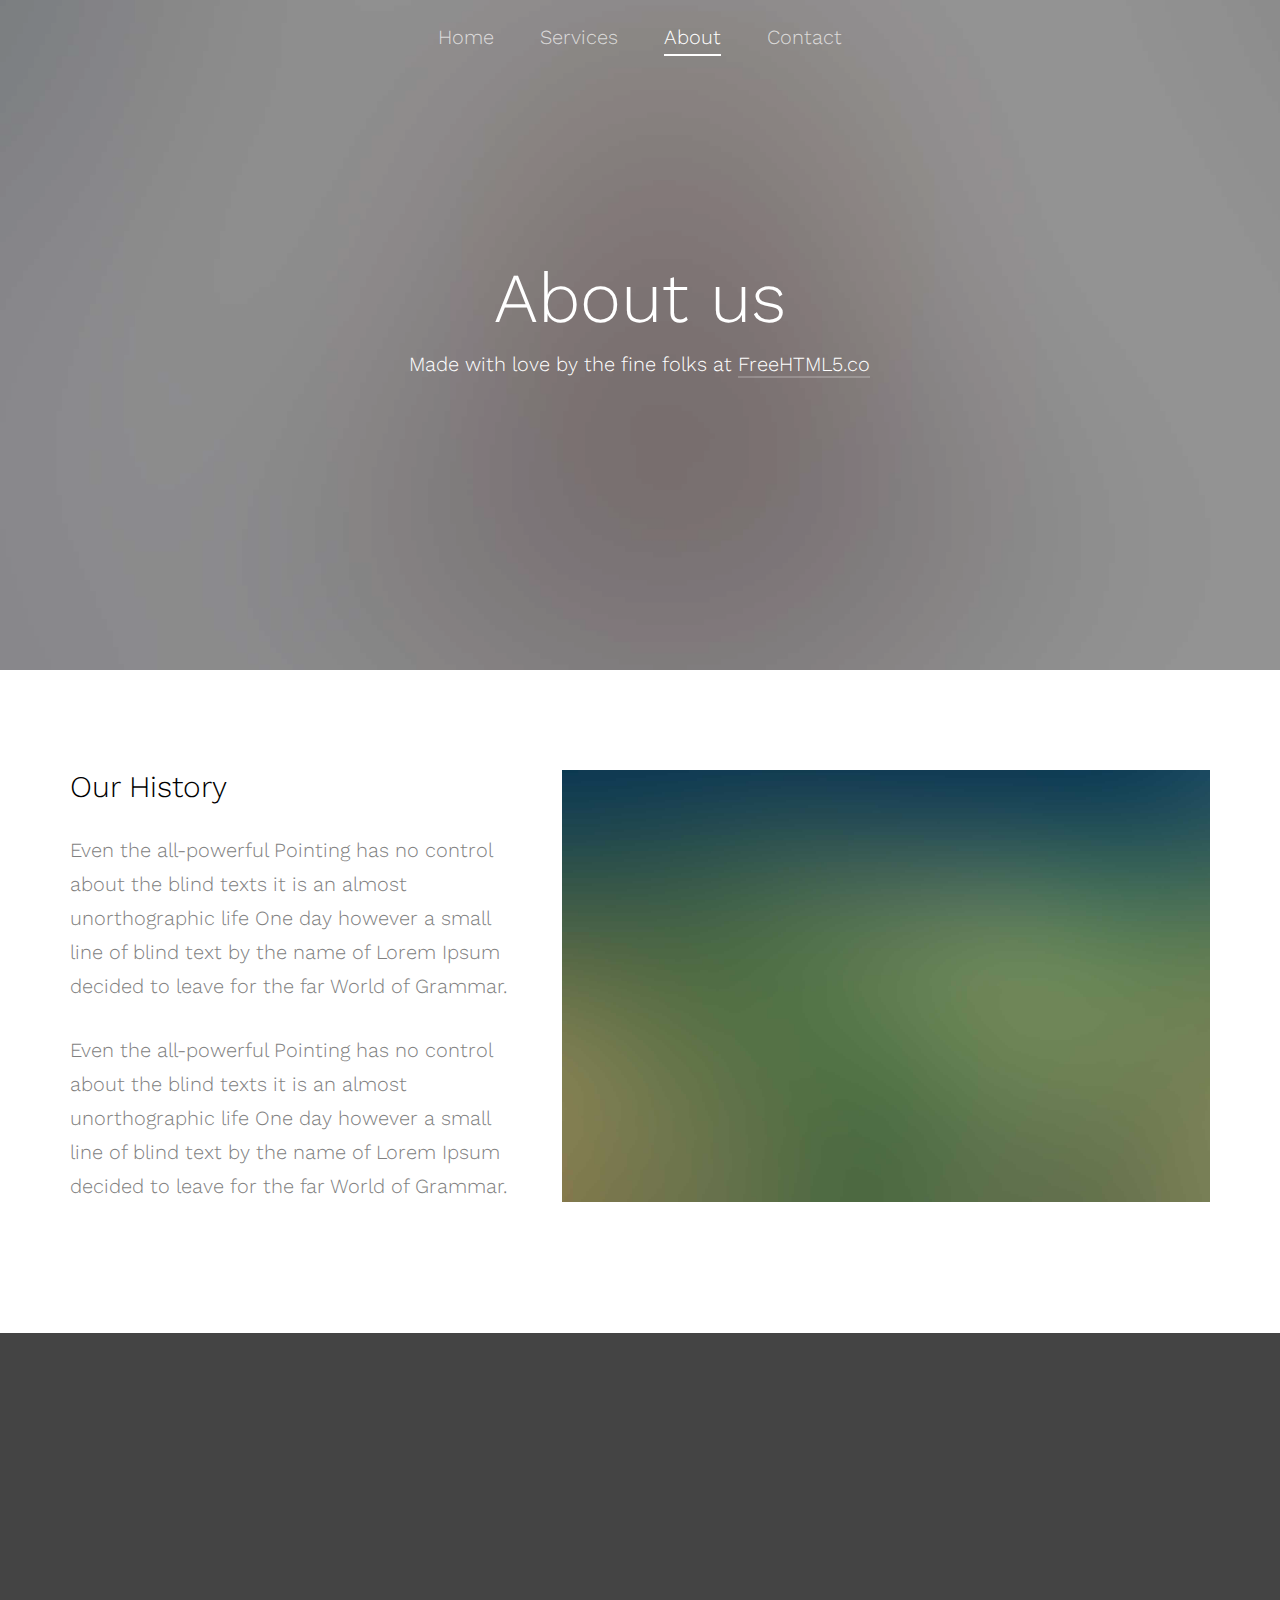
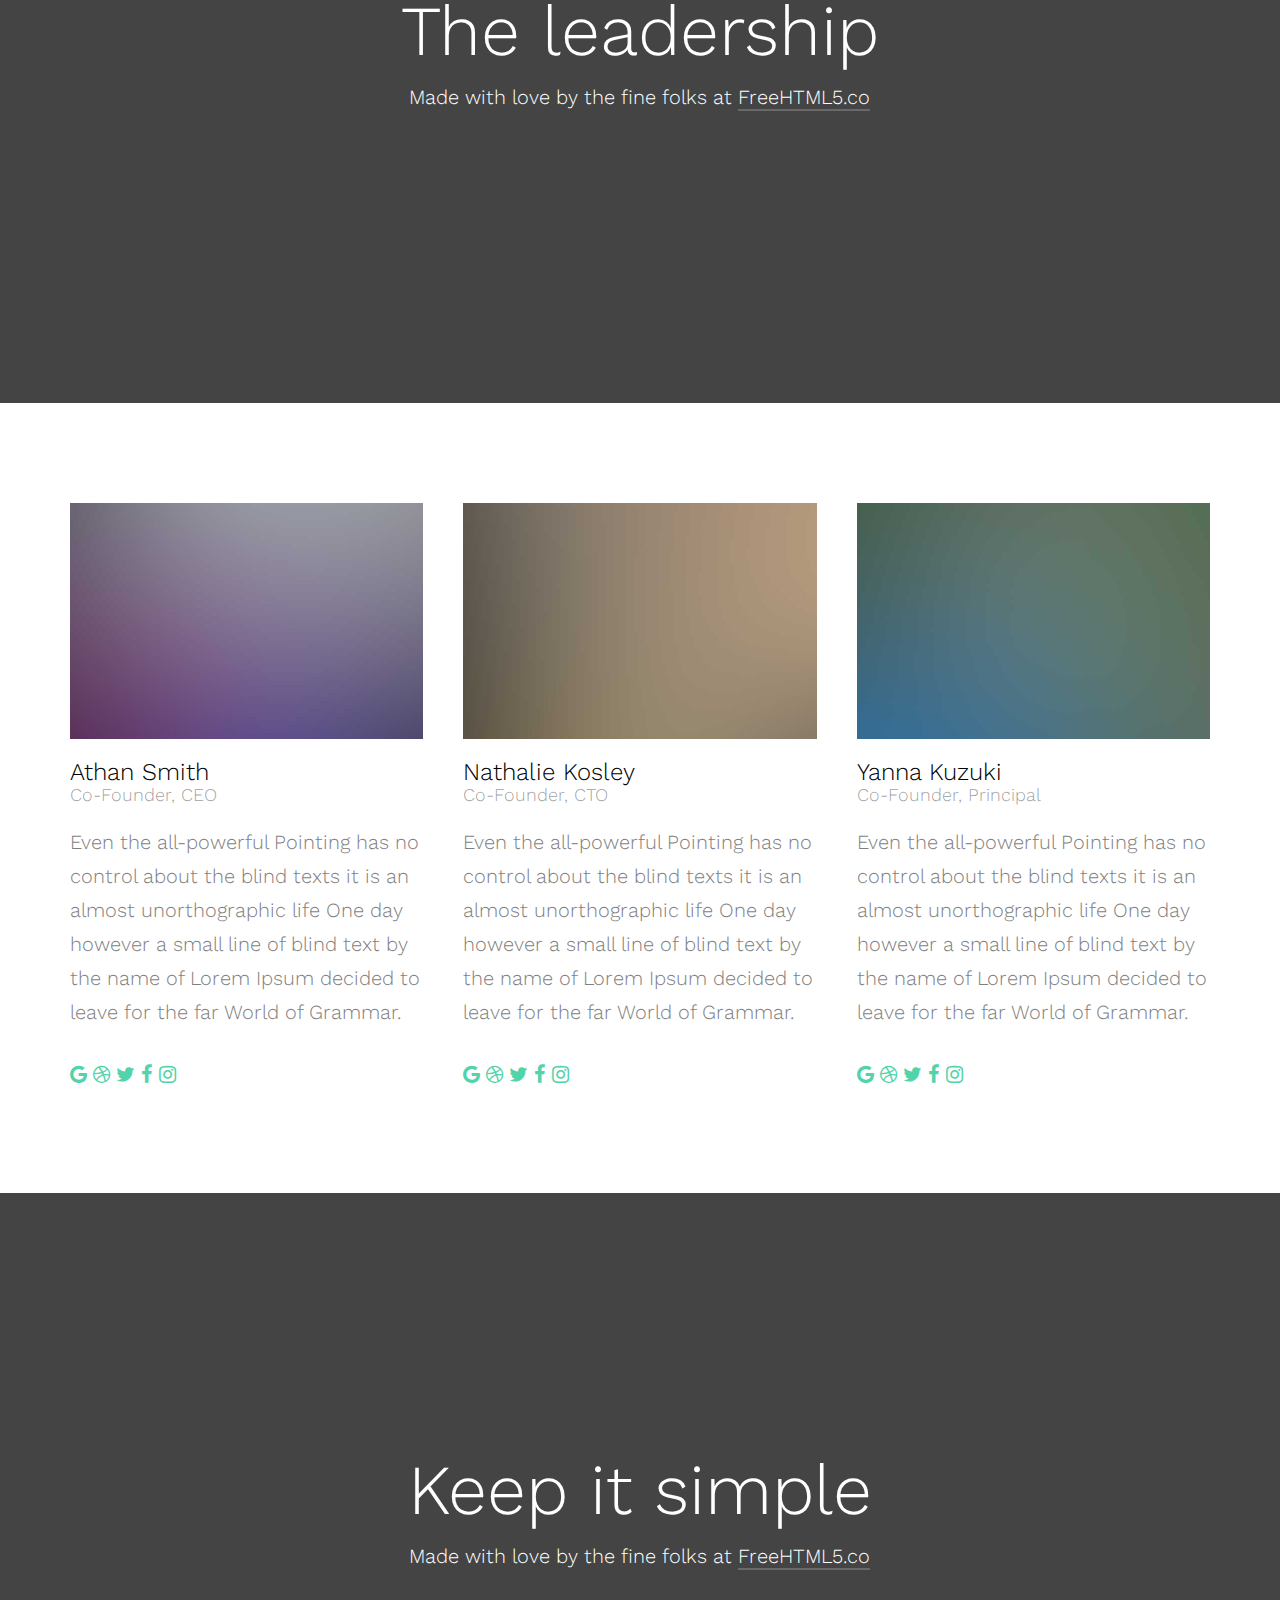
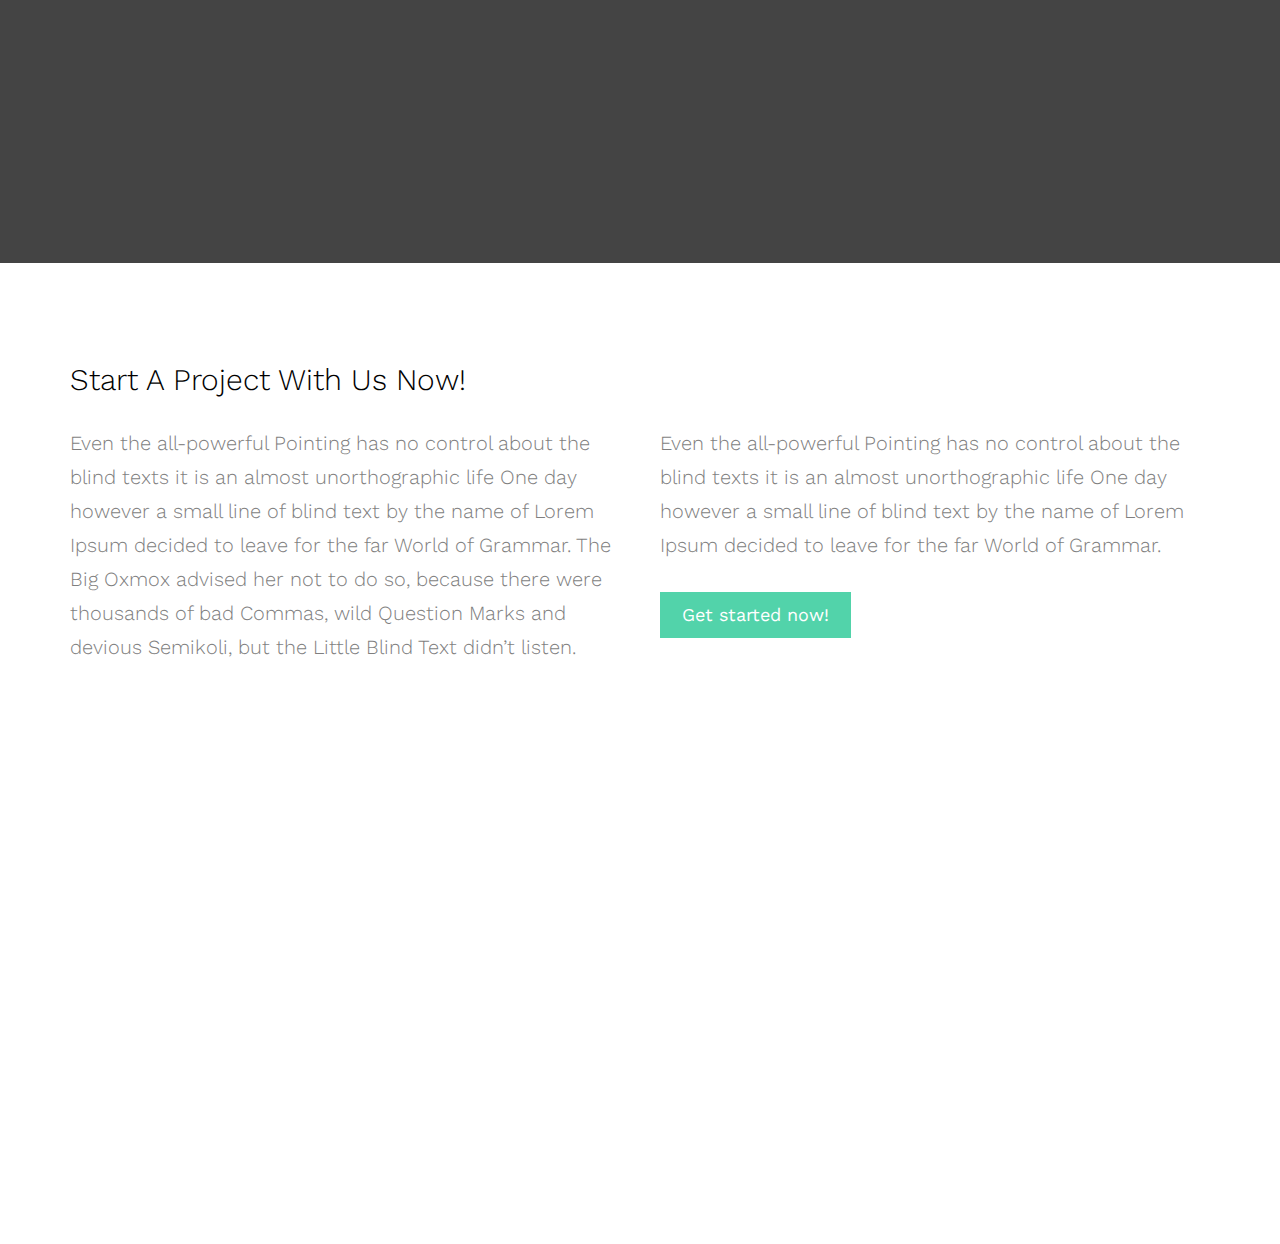
==== simple/about.html @ 21eaff5c "nueva plantilla" ====
<!DOCTYPE html>
<!--[if lt IE 7]>      <html class="no-js lt-ie9 lt-ie8 lt-ie7"> <![endif]-->
<!--[if IE 7]>         <html class="no-js lt-ie9 lt-ie8"> <![endif]-->
<!--[if IE 8]>         <html class="no-js lt-ie9"> <![endif]-->
<!--[if gt IE 8]><!--> <html class="no-js"> <!--<![endif]-->
	<head>
	<meta charset="utf-8">
	<meta http-equiv="X-UA-Compatible" content="IE=edge">
	<title>Simple &mdash; Free HTML5 Bootstrap Website Template by FreeHTML5.co</title>
	<meta name="viewport" content="width=device-width, initial-scale=1">
	<meta name="description" content="Free HTML5 Website Template by FreeHTML5.co" />
	<meta name="keywords" content="free html5, free template, free bootstrap, free website template, html5, css3, mobile first, responsive" />
	<meta name="author" content="FreeHTML5.co" />

  <!-- 
	//////////////////////////////////////////////////////

	FREE HTML5 TEMPLATE 
	DESIGNED & DEVELOPED by FreeHTML5.co
		
	Website: 		http://freehtml5.co/
	Email: 			info@freehtml5.co
	Twitter: 		http://twitter.com/fh5co
	Facebook: 		https://www.facebook.com/fh5co

	//////////////////////////////////////////////////////
	 -->

  	<!-- Facebook and Twitter integration -->
	<meta property="og:title" content=""/>
	<meta property="og:image" content=""/>
	<meta property="og:url" content=""/>
	<meta property="og:site_name" content=""/>
	<meta property="og:description" content=""/>
	<meta name="twitter:title" content="" />
	<meta name="twitter:image" content="" />
	<meta name="twitter:url" content="" />
	<meta name="twitter:card" content="" />

	<!-- Place favicon.ico and apple-touch-icon.png in the root directory -->
	<link rel="shortcut icon" href="favicon.ico">

	<link href='https://fonts.googleapis.com/css?family=Work+Sans:400,300,600,400italic,700' rel='stylesheet' type='text/css'>
	
	<!-- Animate.css -->
	<link rel="stylesheet" href="css/animate.css">
	
	<!-- Magnific Popup -->
	<link rel="stylesheet" href="css/magnific-popup.css">
	<!-- Bootstrap  -->
	<link rel="stylesheet" href="css/bootstrap.css">
	<!-- Icomoon Icon Fonts-->
	<link rel="stylesheet" href="css/icomoon.css">
	<!-- Theme style  -->
	<link rel="stylesheet" href="css/style.css">

	<!-- Modernizr JS -->
	<script src="js/modernizr-2.6.2.min.js"></script>
	<!-- FOR IE9 below -->
	<!--[if lt IE 9]>
	<script src="js/respond.min.js"></script>
	<![endif]-->

	</head>
	<body>
	
	<div id="fh5co-wrap">
		<header id="fh5co-header">
			<div class="container">
				<nav class="fh5co-main-nav">
					<ul>
						<li><a href="index.html"><span>Home</span></a></li>
						<li><a href="services.html"><span>Services</span></a></li>
						<li class="fh5co-active"><a href="about.html"><span>About</span></a></li>
						<li><a href="contact.html"><span>Contact</span></a></li>
					</ul>
				</nav>
			</div>
		</header>

		<div class="fh5co-hero" style="background-image: url(images/hero_4.jpg);" data-stellar-background-ratio="0.5">
			<div class="overlay"></div>
			<div class="container">
				<div class="row">
					<div class="col-md-8 col-md-offset-2 col-sm-12 col-sm-offset-0 col-xs-12 col-xs-offset-0 text-center fh5co-table">
						<div class="fh5co-intro fh5co-table-cell">
							<h1 class="text-center">About us</h1>
							<p>Made with love by the fine folks at <a href="http://freehtml5.co">FreeHTML5.co</a></p>
						</div>
					</div>
				</div>
			</div>
		</div>
		<div class="fh5co-section">
			<div class="container">
				<div class="row">
					<div class="col-md-5">
						<h2>Our History</h2>
						<p>Even the all-powerful Pointing has no control about the blind texts it is an almost unorthographic life One day however a small line of blind text by the name of Lorem Ipsum decided to leave for the far World of Grammar. </p>
						<p>Even the all-powerful Pointing has no control about the blind texts it is an almost unorthographic life One day however a small line of blind text by the name of Lorem Ipsum decided to leave for the far World of Grammar.</p>
						
					</div>
					<div class="col-md-7">
						<img src="images/hero_1.jpg" alt="Free HTML5 by FreeHTML5.co" class="img-responsive">
					</div>
				</div>
			</div>
		</div>

		<div class="fh5co-parallax" style="background-image: url(images/hero_2.jpg);" data-stellar-background-ratio="0.5">
			<div class="overlay"></div>
			<div class="container">
				<div class="row">
					<div class="col-md-8 col-md-offset-2 col-sm-12 col-sm-offset-0 col-xs-12 col-xs-offset-0 text-center fh5co-table">
						<div class="fh5co-intro fh5co-table-cell">
							<h1 class="text-center">The leadership</h1>
							<p>Made with love by the fine folks at <a href="http://freehtml5.co">FreeHTML5.co</a></p>
						</div>
					</div>
				</div>
			</div>
		</div>

		<div class="fh5co-section">
			<div class="container">
				<div class="row">
					<div class="col-md-4 fh5co-staff">
						<img src="images/person3.jpg" alt="Free HTML5 Bootstrap Template" class="img-responsive">
						<h3>Athan Smith</h3>
						<h4>Co-Founder, CEO</h4>
						<p>Even the all-powerful Pointing has no control about the blind texts it is an almost unorthographic life One day however a small line of blind text by the name of Lorem Ipsum decided to leave for the far World of Grammar.</p>
						<ul class="fh5co-social">
							<li><a href="#"><i class="icon-google"></i></a></li>
							<li><a href="#"><i class="icon-dribbble"></i></a></li>
							<li><a href="#"><i class="icon-twitter"></i></a></li>
							<li><a href="#"><i class="icon-facebook"></i></a></li>
							<li><a href="#"><i class="icon-instagram"></i></a></li>
						</ul>
					</div>
					<div class="col-md-4 fh5co-staff">
						<img src="images/person2.jpg" alt="Free HTML5 Bootstrap Template" class="img-responsive">
						<h3>Nathalie Kosley</h3>
						<h4>Co-Founder, CTO</h4>
						<p>Even the all-powerful Pointing has no control about the blind texts it is an almost unorthographic life One day however a small line of blind text by the name of Lorem Ipsum decided to leave for the far World of Grammar.</p>
						<ul class="fh5co-social">
							<li><a href="#"><i class="icon-google"></i></a></li>
							<li><a href="#"><i class="icon-dribbble"></i></a></li>
							<li><a href="#"><i class="icon-twitter"></i></a></li>
							<li><a href="#"><i class="icon-facebook"></i></a></li>
							<li><a href="#"><i class="icon-instagram"></i></a></li>
						</ul>
					</div>
					<div class="col-md-4 fh5co-staff">
						<img src="images/person4.jpg" alt="Free HTML5 Bootstrap Template" class="img-responsive">
						<h3>Yanna Kuzuki</h3>
						<h4>Co-Founder, Principal</h4>
						<p>Even the all-powerful Pointing has no control about the blind texts it is an almost unorthographic life One day however a small line of blind text by the name of Lorem Ipsum decided to leave for the far World of Grammar.</p>
						<ul class="fh5co-social">
							<li><a href="#"><i class="icon-google"></i></a></li>
							<li><a href="#"><i class="icon-dribbble"></i></a></li>
							<li><a href="#"><i class="icon-twitter"></i></a></li>
							<li><a href="#"><i class="icon-facebook"></i></a></li>
							<li><a href="#"><i class="icon-instagram"></i></a></li>
						</ul>
					</div>
				</div>
			</div>
		</div>


		<div class="fh5co-parallax" style="background-image: url(images/hero_3.jpg);" data-stellar-background-ratio="0.5">
			<div class="overlay"></div>
			<div class="container">
				<div class="row">
					<div class="col-md-8 col-md-offset-2 col-sm-12 col-sm-offset-0 col-xs-12 col-xs-offset-0 text-center fh5co-table">
						<div class="fh5co-intro fh5co-table-cell">
							<h1 class="text-center">Keep it simple</h1>
							<p>Made with love by the fine folks at <a href="http://freehtml5.co">FreeHTML5.co</a></p>
						</div>
					</div>
				</div>
			</div>
		</div>

		<div class="fh5co-section">
			<div class="container">

				<div class="row">
					<div class="col-md-12">
						<div class="row">
							<div class="col-md-6">
								<h2>Start A Project With Us Now!</h2>
							</div>
						</div>
					</div>
					<div class="col-md-6">
						<p>Even the all-powerful Pointing has no control about the blind texts it is an almost unorthographic life One day however a small line of blind text by the name of Lorem Ipsum decided to leave for the far World of Grammar. The Big Oxmox advised her not to do so, because there were thousands of bad Commas, wild Question Marks and devious Semikoli, but the Little Blind Text didn’t listen.</p>
						
					</div>
					<div class="col-md-6">
						<p>Even the all-powerful Pointing has no control about the blind texts it is an almost unorthographic life One day however a small line of blind text by the name of Lorem Ipsum decided to leave for the far World of Grammar.</p>
						<p><a href="#" class="btn btn-primary">Get started now!</a></p>
					</div>
				</div>

			</div>
		</div>

	</div> <!-- END fh5co-wrap -->


	<footer id="fh5co-footer">
		<div class="container">
			<div class="row">
				<div class="col-md-4">
					<h3>About Us</h3>
					<p>She packed her seven versalia, put her initial into the belt and made herself on the way. When she reached the first hills of the Italic Mountains.</p>
				</div>
				<div class="col-md-3 col-md-push-1">
					<h3>Quick Links</h3>
					<ul>
						<li><a href="#">About Us</a></li>
						<li><a href="#">Products</a></li>
						<li><a href="#">Services</a></li>
						<li><a href="#">Blog</a></li>
						<li><a href="#">Contact</a></li>
					</ul>
				</div>
				<div class="col-md-3 col-md-push-1">
					<h3>Follow Us</h3>
					<ul class="fh5co-social">
						<li><a href="#"><i class="icon-twitter"></i> <span>Twitter</span></a></li>
						<li><a href="#"><i class="icon-facebook"></i> <span>Facebook</span></a></li>
						<li><a href="#"><i class="icon-instagram"></i> <span>Instagram</span></a></li>
						<li><a href="#"><i class="icon-google"></i> <span>Google Plus</span></a></li>
					</ul>
				</div>
			</div>
			<div class="row">
				<div class="col-md-12 fh5co-copyright text-center">
					<p><small>&copy; 2016 Free HTML5 Simple. All Rights Reserved. </small> <small>Made with care by <a href="http://freehtml5.co/" target="_blank">FreeHTML5.co</a> Demo Images: <a href="http://unsplash.com" target="_blank">Unsplash</a></small></p>
				</div>
			</div>
		</div>
	</footer>
	
	<!-- jQuery -->
	<script src="js/jquery.min.js"></script>
	<!-- jQuery Easing -->
	<script src="js/jquery.easing.1.3.js"></script>
	<!-- Bootstrap -->
	<script src="js/bootstrap.min.js"></script>
	<!-- Waypoints -->
	<script src="js/jquery.waypoints.min.js"></script>
	<!-- Stellar -->
	<script src="js/jquery.stellar.min.js"></script>
	<!-- MAIN JS -->
	<script src="js/main.js"></script>

	</body>
</html>
---- simple/css/icomoon.css ----
@font-face {
    font-family: 'icomoon';
    src:    url('../fonts/icomoon/icomoon.eot?195opb');
    src:    url('../fonts/icomoon/icomoon.eot?195opb#iefix') format('embedded-opentype'),
        url('../fonts/icomoon/icomoon.ttf?195opb') format('truetype'),
        url('../fonts/icomoon/icomoon.woff?195opb') format('woff'),
        url('../fonts/icomoon/icomoon.svg?195opb#icomoon') format('svg');
    font-weight: normal;
    font-style: normal;
}

[class^="icon-"], [class*=" icon-"] {
    /* use !important to prevent issues with browser extensions that change fonts */
    font-family: 'icomoon' !important;
    speak: none;
    font-style: normal;
    font-weight: normal;
    font-variant: normal;
    text-transform: none;
    line-height: 1;

    /* Better Font Rendering =========== */
    -webkit-font-smoothing: antialiased;
    -moz-osx-font-smoothing: grayscale;
}

.icon-glass:before {
    content: "\f000";
}
.icon-music:before {
    content: "\f001";
}
.icon-search:before {
    content: "\f002";
}
.icon-envelope-o:before {
    content: "\f003";
}
.icon-heart:before {
    content: "\f004";
}
.icon-star:before {
    content: "\f005";
}
.icon-star-o:before {
    content: "\f006";
}
.icon-user:before {
    content: "\f007";
}
.icon-film:before {
    content: "\f008";
}
.icon-th-large:before {
    content: "\f009";
}
.icon-th:before {
    content: "\f00a";
}
.icon-th-list:before {
    content: "\f00b";
}
.icon-check:before {
    content: "\f00c";
}
.icon-close:before {
    content: "\f00d";
}
.icon-remove:before {
    content: "\f00d";
}
.icon-times:before {
    content: "\f00d";
}
.icon-search-plus:before {
    content: "\f00e";
}
.icon-search-minus:before {
    content: "\f010";
}
.icon-power-off:before {
    content: "\f011";
}
.icon-signal:before {
    content: "\f012";
}
.icon-cog:before {
    content: "\f013";
}
.icon-gear:before {
    content: "\f013";
}
.icon-trash-o:before {
    content: "\f014";
}
.icon-home:before {
    content: "\f015";
}
.icon-file-o:before {
    content: "\f016";
}
.icon-clock-o:before {
    content: "\f017";
}
.icon-road:before {
    content: "\f018";
}
.icon-download:before {
    content: "\f019";
}
.icon-arrow-circle-o-down:before {
    content: "\f01a";
}
.icon-arrow-circle-o-up:before {
    content: "\f01b";
}
.icon-inbox:before {
    content: "\f01c";
}
.icon-play-circle-o:before {
    content: "\f01d";
}
.icon-repeat:before {
    content: "\f01e";
}
.icon-rotate-right:before {
    content: "\f01e";
}
.icon-refresh:before {
    content: "\f021";
}
.icon-list-alt:before {
    content: "\f022";
}
.icon-lock:before {
    content: "\f023";
}
.icon-flag:before {
    content: "\f024";
}
.icon-headphones:before {
    content: "\f025";
}
.icon-volume-off:before {
    content: "\f026";
}
.icon-volume-down:before {
    content: "\f027";
}
.icon-volume-up:before {
    content: "\f028";
}
.icon-qrcode:before {
    content: "\f029";
}
.icon-barcode:before {
    content: "\f02a";
}
.icon-tag:before {
    content: "\f02b";
}
.icon-tags:before {
    content: "\f02c";
}
.icon-book:before {
    content: "\f02d";
}
.icon-bookmark:before {
    content: "\f02e";
}
.icon-print:before {
    content: "\f02f";
}
.icon-camera:before {
    content: "\f030";
}
.icon-font:before {
    content: "\f031";
}
.icon-bold:before {
    content: "\f032";
}
.icon-italic:before {
    content: "\f033";
}
.icon-text-height:before {
    content: "\f034";
}
.icon-text-width:before {
    content: "\f035";
}
.icon-align-left:before {
    content: "\f036";
}
.icon-align-center:before {
    content: "\f037";
}
.icon-align-right:before {
    content: "\f038";
}
.icon-align-justify:before {
    content: "\f039";
}
.icon-list:before {
    content: "\f03a";
}
.icon-dedent:before {
    content: "\f03b";
}
.icon-outdent:before {
    content: "\f03b";
}
.icon-indent:before {
    content: "\f03c";
}
.icon-video-camera:before {
    content: "\f03d";
}
.icon-image:before {
    content: "\f03e";
}
.icon-photo:before {
    content: "\f03e";
}
.icon-picture-o:before {
    content: "\f03e";
}
.icon-pencil:before {
    content: "\f040";
}
.icon-map-marker:before {
    content: "\f041";
}
.icon-adjust:before {
    content: "\f042";
}
.icon-tint:before {
    content: "\f043";
}
.icon-edit:before {
    content: "\f044";
}
.icon-pencil-square-o:before {
    content: "\f044";
}
.icon-share-square-o:before {
    content: "\f045";
}
.icon-check-square-o:before {
    content: "\f046";
}
.icon-arrows:before {
    content: "\f047";
}
.icon-step-backward:before {
    content: "\f048";
}
.icon-fast-backward:before {
    content: "\f049";
}
.icon-backward:before {
    content: "\f04a";
}
.icon-play:before {
    content: "\f04b";
}
.icon-pause:before {
    content: "\f04c";
}
.icon-stop:before {
    content: "\f04d";
}
.icon-forward:before {
    content: "\f04e";
}
.icon-fast-forward:before {
    content: "\f050";
}
.icon-step-forward:before {
    content: "\f051";
}
.icon-eject:before {
    content: "\f052";
}
.icon-chevron-left:before {
    content: "\f053";
}
.icon-chevron-right:before {
    content: "\f054";
}
.icon-plus-circle:before {
    content: "\f055";
}
.icon-minus-circle:before {
    content: "\f056";
}
.icon-times-circle:before {
    content: "\f057";
}
.icon-check-circle:before {
    content: "\f058";
}
.icon-question-circle:before {
    content: "\f059";
}
.icon-info-circle:before {
    content: "\f05a";
}
.icon-crosshairs:before {
    content: "\f05b";
}
.icon-times-circle-o:before {
    content: "\f05c";
}
.icon-check-circle-o:before {
    content: "\f05d";
}
.icon-ban:before {
    content: "\f05e";
}
.icon-arrow-left:before {
    content: "\f060";
}
.icon-arrow-right:before {
    content: "\f061";
}
.icon-arrow-up:before {
    content: "\f062";
}
.icon-arrow-down:before {
    content: "\f063";
}
.icon-mail-forward:before {
    content: "\f064";
}
.icon-share:before {
    content: "\f064";
}
.icon-expand:before {
    content: "\f065";
}
.icon-compress:before {
    content: "\f066";
}
.icon-plus:before {
    content: "\f067";
}
.icon-minus:before {
    content: "\f068";
}
.icon-asterisk:before {
    content: "\f069";
}
.icon-exclamation-circle:before {
    content: "\f06a";
}
.icon-gift:before {
    content: "\f06b";
}
.icon-leaf:before {
    content: "\f06c";
}
.icon-fire:before {
    content: "\f06d";
}
.icon-eye:before {
    content: "\f06e";
}
.icon-eye-slash:before {
    content: "\f070";
}
.icon-exclamation-triangle:before {
    content: "\f071";
}
.icon-warning:before {
    content: "\f071";
}
.icon-plane:before {
    content: "\f072";
}
.icon-calendar:before {
    content: "\f073";
}
.icon-random:before {
    content: "\f074";
}
.icon-comment:before {
    content: "\f075";
}
.icon-magnet:before {
    content: "\f076";
}
.icon-chevron-up:before {
    content: "\f077";
}
.icon-chevron-down:before {
    content: "\f078";
}
.icon-retweet:before {
    content: "\f079";
}
.icon-shopping-cart:before {
    content: "\f07a";
}
.icon-folder:before {
    content: "\f07b";
}
.icon-folder-open:before {
    content: "\f07c";
}
.icon-arrows-v:before {
    content: "\f07d";
}
.icon-arrows-h:before {
    content: "\f07e";
}
.icon-bar-chart:before {
    content: "\f080";
}
.icon-bar-chart-o:before {
    content: "\f080";
}
.icon-twitter-square:before {
    content: "\f081";
}
.icon-facebook-square:before {
    content: "\f082";
}
.icon-camera-retro:before {
    content: "\f083";
}
.icon-key:before {
    content: "\f084";
}
.icon-cogs:before {
    content: "\f085";
}
.icon-gears:before {
    content: "\f085";
}
.icon-comments:before {
    content: "\f086";
}
.icon-thumbs-o-up:before {
    content: "\f087";
}
.icon-thumbs-o-down:before {
    content: "\f088";
}
.icon-star-half:before {
    content: "\f089";
}
.icon-heart-o:before {
    content: "\f08a";
}
.icon-sign-out:before {
    content: "\f08b";
}
.icon-linkedin-square:before {
    content: "\f08c";
}
.icon-thumb-tack:before {
    content: "\f08d";
}
.icon-external-link:before {
    content: "\f08e";
}
.icon-sign-in:before {
    content: "\f090";
}
.icon-trophy:before {
    content: "\f091";
}
.icon-github-square:before {
    content: "\f092";
}
.icon-upload:before {
    content: "\f093";
}
.icon-lemon-o:before {
    content: "\f094";
}
.icon-phone:before {
    content: "\f095";
}
.icon-square-o:before {
    content: "\f096";
}
.icon-bookmark-o:before {
    content: "\f097";
}
.icon-phone-square:before {
    content: "\f098";
}
.icon-twitter:before {
    content: "\f099";
}
.icon-facebook:before {
    content: "\f09a";
}
.icon-facebook-f:before {
    content: "\f09a";
}
.icon-github:before {
    content: "\f09b";
}
.icon-unlock:before {
    content: "\f09c";
}
.icon-credit-card:before {
    content: "\f09d";
}
.icon-feed:before {
    content: "\f09e";
}
.icon-rss:before {
    content: "\f09e";
}
.icon-hdd-o:before {
    content: "\f0a0";
}
.icon-bullhorn:before {
    content: "\f0a1";
}
.icon-bell-o:before {
    content: "\f0a2";
}
.icon-certificate:before {
    content: "\f0a3";
}
.icon-hand-o-right:before {
    content: "\f0a4";
}
.icon-hand-o-left:before {
    content: "\f0a5";
}
.icon-hand-o-up:before {
    content: "\f0a6";
}
.icon-hand-o-down:before {
    content: "\f0a7";
}
.icon-arrow-circle-left:before {
    content: "\f0a8";
}
.icon-arrow-circle-right:before {
    content: "\f0a9";
}
.icon-arrow-circle-up:before {
    content: "\f0aa";
}
.icon-arrow-circle-down:before {
    content: "\f0ab";
}
.icon-globe:before {
    content: "\f0ac";
}
.icon-wrench:before {
    content: "\f0ad";
}
.icon-tasks:before {
    content: "\f0ae";
}
.icon-filter:before {
    content: "\f0b0";
}
.icon-briefcase:before {
    content: "\f0b1";
}
.icon-arrows-alt:before {
    content: "\f0b2";
}
.icon-group:before {
    content: "\f0c0";
}
.icon-users:before {
    content: "\f0c0";
}
.icon-chain:before {
    content: "\f0c1";
}
.icon-link:before {
    content: "\f0c1";
}
.icon-cloud:before {
    content: "\f0c2";
}
.icon-flask:before {
    content: "\f0c3";
}
.icon-cut:before {
    content: "\f0c4";
}
.icon-scissors:before {
    content: "\f0c4";
}
.icon-copy:before {
    content: "\f0c5";
}
.icon-files-o:before {
    content: "\f0c5";
}
.icon-paperclip:before {
    content: "\f0c6";
}
.icon-floppy-o:before {
    content: "\f0c7";
}
.icon-save:before {
    content: "\f0c7";
}
.icon-square:before {
    content: "\f0c8";
}
.icon-bars:before {
    content: "\f0c9";
}
.icon-navicon:before {
    content: "\f0c9";
}
.icon-reorder:before {
    content: "\f0c9";
}
.icon-list-ul:before {
    content: "\f0ca";
}
.icon-list-ol:before {
    content: "\f0cb";
}
.icon-strikethrough:before {
    content: "\f0cc";
}
.icon-underline:before {
    content: "\f0cd";
}
.icon-table:before {
    content: "\f0ce";
}
.icon-magic:before {
    content: "\f0d0";
}
.icon-truck:before {
    content: "\f0d1";
}
.icon-pinterest:before {
    content: "\f0d2";
}
.icon-pinterest-square:before {
    content: "\f0d3";
}
.icon-google-plus-square:before {
    content: "\f0d4";
}
.icon-google-plus:before {
    content: "\f0d5";
}
.icon-money:before {
    content: "\f0d6";
}
.icon-caret-down:before {
    content: "\f0d7";
}
.icon-caret-up:before {
    content: "\f0d8";
}
.icon-caret-left:before {
    content: "\f0d9";
}
.icon-caret-right:before {
    content: "\f0da";
}
.icon-columns:before {
    content: "\f0db";
}
.icon-sort:before {
    content: "\f0dc";
}
.icon-unsorted:before {
    content: "\f0dc";
}
.icon-sort-desc:before {
    content: "\f0dd";
}
.icon-sort-down:before {
    content: "\f0dd";
}
.icon-sort-asc:before {
    content: "\f0de";
}
.icon-sort-up:before {
    content: "\f0de";
}
.icon-envelope:before {
    content: "\f0e0";
}
.icon-linkedin:before {
    content: "\f0e1";
}
.icon-rotate-left:before {
    content: "\f0e2";
}
.icon-undo:before {
    content: "\f0e2";
}
.icon-gavel:before {
    content: "\f0e3";
}
.icon-legal:before {
    content: "\f0e3";
}
.icon-dashboard:before {
    content: "\f0e4";
}
.icon-tachometer:before {
    content: "\f0e4";
}
.icon-comment-o:before {
    content: "\f0e5";
}
.icon-comments-o:before {
    content: "\f0e6";
}
.icon-bolt:before {
    content: "\f0e7";
}
.icon-flash:before {
    content: "\f0e7";
}
.icon-sitemap:before {
    content: "\f0e8";
}
.icon-umbrella:before {
    content: "\f0e9";
}
.icon-clipboard:before {
    content: "\f0ea";
}
.icon-paste:before {
    content: "\f0ea";
}
.icon-lightbulb-o:before {
    content: "\f0eb";
}
.icon-exchange:before {
    content: "\f0ec";
}
.icon-cloud-download:before {
    content: "\f0ed";
}
.icon-cloud-upload:before {
    content: "\f0ee";
}
.icon-user-md:before {
    content: "\f0f0";
}
.icon-stethoscope:before {
    content: "\f0f1";
}
.icon-suitcase:before {
    content: "\f0f2";
}
.icon-bell:before {
    content: "\f0f3";
}
.icon-coffee:before {
    content: "\f0f4";
}
.icon-cutlery:before {
    content: "\f0f5";
}
.icon-file-text-o:before {
    content: "\f0f6";
}
.icon-building-o:before {
    content: "\f0f7";
}
.icon-hospital-o:before {
    content: "\f0f8";
}
.icon-ambulance:before {
    content: "\f0f9";
}
.icon-medkit:before {
    content: "\f0fa";
}
.icon-fighter-jet:before {
    content: "\f0fb";
}
.icon-beer:before {
    content: "\f0fc";
}
.icon-h-square:before {
    content: "\f0fd";
}
.icon-plus-square:before {
    content: "\f0fe";
}
.icon-angle-double-left:before {
    content: "\f100";
}
.icon-angle-double-right:before {
    content: "\f101";
}
.icon-angle-double-up:before {
    content: "\f102";
}
.icon-angle-double-down:before {
    content: "\f103";
}
.icon-angle-left:before {
    content: "\f104";
}
.icon-angle-right:before {
    content: "\f105";
}
.icon-angle-up:before {
    content: "\f106";
}
.icon-angle-down:before {
    content: "\f107";
}
.icon-desktop:before {
    content: "\f108";
}
.icon-laptop:before {
    content: "\f109";
}
.icon-tablet:before {
    content: "\f10a";
}
.icon-mobile:before {
    content: "\f10b";
}
.icon-mobile-phone:before {
    content: "\f10b";
}
.icon-circle-o:before {
    content: "\f10c";
}
.icon-quote-left:before {
    content: "\f10d";
}
.icon-quote-right:before {
    content: "\f10e";
}
.icon-spinner:before {
    content: "\f110";
}
.icon-circle:before {
    content: "\f111";
}
.icon-mail-reply:before {
    content: "\f112";
}
.icon-reply:before {
    content: "\f112";
}
.icon-github-alt:before {
    content: "\f113";
}
.icon-folder-o:before {
    content: "\f114";
}
.icon-folder-open-o:before {
    content: "\f115";
}
.icon-smile-o:before {
    content: "\f118";
}
.icon-frown-o:before {
    content: "\f119";
}
.icon-meh-o:before {
    content: "\f11a";
}
.icon-gamepad:before {
    content: "\f11b";
}
.icon-keyboard-o:before {
    content: "\f11c";
}
.icon-flag-o:before {
    content: "\f11d";
}
.icon-flag-checkered:before {
    content: "\f11e";
}
.icon-terminal:before {
    content: "\f120";
}
.icon-code:before {
    content: "\f121";
}
.icon-mail-reply-all:before {
    content: "\f122";
}
.icon-reply-all:before {
    content: "\f122";
}
.icon-star-half-empty:before {
    content: "\f123";
}
.icon-star-half-full:before {
    content: "\f123";
}
.icon-star-half-o:before {
    content: "\f123";
}
.icon-location-arrow:before {
    content: "\f124";
}
.icon-crop:before {
    content: "\f125";
}
.icon-code-fork:before {
    content: "\f126";
}
.icon-chain-broken:before {
    content: "\f127";
}
.icon-unlink:before {
    content: "\f127";
}
.icon-question:before {
    content: "\f128";
}
.icon-info:before {
    content: "\f129";
}
.icon-exclamation:before {
    content: "\f12a";
}
.icon-superscript:before {
    content: "\f12b";
}
.icon-subscript:before {
    content: "\f12c";
}
.icon-eraser:before {
    content: "\f12d";
}
.icon-puzzle-piece:before {
    content: "\f12e";
}
.icon-microphone:before {
    content: "\f130";
}
.icon-microphone-slash:before {
    content: "\f131";
}
.icon-shield:before {
    content: "\f132";
}
.icon-calendar-o:before {
    content: "\f133";
}
.icon-fire-extinguisher:before {
    content: "\f134";
}
.icon-rocket:before {
    content: "\f135";
}
.icon-maxcdn:before {
    content: "\f136";
}
.icon-chevron-circle-left:before {
    content: "\f137";
}
.icon-chevron-circle-right:before {
    content: "\f138";
}
.icon-chevron-circle-up:before {
    content: "\f139";
}
.icon-chevron-circle-down:before {
    content: "\f13a";
}
.icon-html5:before {
    content: "\f13b";
}
.icon-css3:before {
    content: "\f13c";
}
.icon-anchor:before {
    content: "\f13d";
}
.icon-unlock-alt:before {
    content: "\f13e";
}
.icon-bullseye:before {
    content: "\f140";
}
.icon-ellipsis-h:before {
    content: "\f141";
}
.icon-ellipsis-v:before {
    content: "\f142";
}
.icon-rss-square:before {
    content: "\f143";
}
.icon-play-circle:before {
    content: "\f144";
}
.icon-ticket:before {
    content: "\f145";
}
.icon-minus-square:before {
    content: "\f146";
}
.icon-minus-square-o:before {
    content: "\f147";
}
.icon-level-up:before {
    content: "\f148";
}
.icon-level-down:before {
    content: "\f149";
}
.icon-check-square:before {
    content: "\f14a";
}
.icon-pencil-square:before {
    content: "\f14b";
}
.icon-external-link-square:before {
    content: "\f14c";
}
.icon-share-square:before {
    content: "\f14d";
}
.icon-compass:before {
    content: "\f14e";
}
.icon-caret-square-o-down:before {
    content: "\f150";
}
.icon-toggle-down:before {
    content: "\f150";
}
.icon-caret-square-o-up:before {
    content: "\f151";
}
.icon-toggle-up:before {
    content: "\f151";
}
.icon-caret-square-o-right:before {
    content: "\f152";
}
.icon-toggle-right:before {
    content: "\f152";
}
.icon-eur:before {
    content: "\f153";
}
.icon-euro:before {
    content: "\f153";
}
.icon-gbp:before {
    content: "\f154";
}
.icon-dollar:before {
    content: "\f155";
}
.icon-usd:before {
    content: "\f155";
}
.icon-inr:before {
    content: "\f156";
}
.icon-rupee:before {
    content: "\f156";
}
.icon-cny:before {
    content: "\f157";
}
.icon-jpy:before {
    content: "\f157";
}
.icon-rmb:before {
    content: "\f157";
}
.icon-yen:before {
    content: "\f157";
}
.icon-rouble:before {
    content: "\f158";
}
.icon-rub:before {
    content: "\f158";
}
.icon-ruble:before {
    content: "\f158";
}
.icon-krw:before {
    content: "\f159";
}
.icon-won:before {
    content: "\f159";
}
.icon-bitcoin:before {
    content: "\f15a";
}
.icon-btc:before {
    content: "\f15a";
}
.icon-file:before {
    content: "\f15b";
}
.icon-file-text:before {
    content: "\f15c";
}
.icon-sort-alpha-asc:before {
    content: "\f15d";
}
.icon-sort-alpha-desc:before {
    content: "\f15e";
}
.icon-sort-amount-asc:before {
    content: "\f160";
}
.icon-sort-amount-desc:before {
    content: "\f161";
}
.icon-sort-numeric-asc:before {
    content: "\f162";
}
.icon-sort-numeric-desc:before {
    content: "\f163";
}
.icon-thumbs-up:before {
    content: "\f164";
}
.icon-thumbs-down:before {
    content: "\f165";
}
.icon-youtube-square:before {
    content: "\f166";
}
.icon-youtube:before {
    content: "\f167";
}
.icon-xing:before {
    content: "\f168";
}
.icon-xing-square:before {
    content: "\f169";
}
.icon-youtube-play:before {
    content: "\f16a";
}
.icon-dropbox:before {
    content: "\f16b";
}
.icon-stack-overflow:before {
    content: "\f16c";
}
.icon-instagram:before {
    content: "\f16d";
}
.icon-flickr:before {
    content: "\f16e";
}
.icon-adn:before {
    content: "\f170";
}
.icon-bitbucket:before {
    content: "\f171";
}
.icon-bitbucket-square:before {
    content: "\f172";
}
.icon-tumblr:before {
    content: "\f173";
}
.icon-tumblr-square:before {
    content: "\f174";
}
.icon-long-arrow-down:before {
    content: "\f175";
}
.icon-long-arrow-up:before {
    content: "\f176";
}
.icon-long-arrow-left:before {
    content: "\f177";
}
.icon-long-arrow-right:before {
    content: "\f178";
}
.icon-apple:before {
    content: "\f179";
}
.icon-windows:before {
    content: "\f17a";
}
.icon-android:before {
    content: "\f17b";
}
.icon-linux:before {
    content: "\f17c";
}
.icon-dribbble:before {
    content: "\f17d";
}
.icon-skype:before {
    content: "\f17e";
}
.icon-foursquare:before {
    content: "\f180";
}
.icon-trello:before {
    content: "\f181";
}
.icon-female:before {
    content: "\f182";
}
.icon-male:before {
    content: "\f183";
}
.icon-gittip:before {
    content: "\f184";
}
.icon-gratipay:before {
    content: "\f184";
}
.icon-sun-o:before {
    content: "\f185";
}
.icon-moon-o:before {
    content: "\f186";
}
.icon-archive:before {
    content: "\f187";
}
.icon-bug:before {
    content: "\f188";
}
.icon-vk:before {
    content: "\f189";
}
.icon-weibo:before {
    content: "\f18a";
}
.icon-renren:before {
    content: "\f18b";
}
.icon-pagelines:before {
    content: "\f18c";
}
.icon-stack-exchange:before {
    content: "\f18d";
}
.icon-arrow-circle-o-right:before {
    content: "\f18e";
}
.icon-arrow-circle-o-left:before {
    content: "\f190";
}
.icon-caret-square-o-left:before {
    content: "\f191";
}
.icon-toggle-left:before {
    content: "\f191";
}
.icon-dot-circle-o:before {
    content: "\f192";
}
.icon-wheelchair:before {
    content: "\f193";
}
.icon-vimeo-square:before {
    content: "\f194";
}
.icon-try:before {
    content: "\f195";
}
.icon-turkish-lira:before {
    content: "\f195";
}
.icon-plus-square-o:before {
    content: "\f196";
}
.icon-space-shuttle:before {
    content: "\f197";
}
.icon-slack:before {
    content: "\f198";
}
.icon-envelope-square:before {
    content: "\f199";
}
.icon-wordpress:before {
    content: "\f19a";
}
.icon-openid:before {
    content: "\f19b";
}
.icon-bank:before {
    content: "\f19c";
}
.icon-institution:before {
    content: "\f19c";
}
.icon-university:before {
    content: "\f19c";
}
.icon-graduation-cap:before {
    content: "\f19d";
}
.icon-mortar-board:before {
    content: "\f19d";
}
.icon-yahoo:before {
    content: "\f19e";
}
.icon-google:before {
    content: "\f1a0";
}
.icon-reddit:before {
    content: "\f1a1";
}
.icon-reddit-square:before {
    content: "\f1a2";
}
.icon-stumbleupon-circle:before {
    content: "\f1a3";
}
.icon-stumbleupon:before {
    content: "\f1a4";
}
.icon-delicious:before {
    content: "\f1a5";
}
.icon-digg:before {
    content: "\f1a6";
}
.icon-pied-piper-pp:before {
    content: "\f1a7";
}
.icon-pied-piper-alt:before {
    content: "\f1a8";
}
.icon-drupal:before {
    content: "\f1a9";
}
.icon-joomla:before {
    content: "\f1aa";
}
.icon-language:before {
    content: "\f1ab";
}
.icon-fax:before {
    content: "\f1ac";
}
.icon-building:before {
    content: "\f1ad";
}
.icon-child:before {
    content: "\f1ae";
}
.icon-paw:before {
    content: "\f1b0";
}
.icon-spoon:before {
    content: "\f1b1";
}
.icon-cube:before {
    content: "\f1b2";
}
.icon-cubes:before {
    content: "\f1b3";
}
.icon-behance:before {
    content: "\f1b4";
}
.icon-behance-square:before {
    content: "\f1b5";
}
.icon-steam:before {
    content: "\f1b6";
}
.icon-steam-square:before {
    content: "\f1b7";
}
.icon-recycle:before {
    content: "\f1b8";
}
.icon-automobile:before {
    content: "\f1b9";
}
.icon-car:before {
    content: "\f1b9";
}
.icon-cab:before {
    content: "\f1ba";
}
.icon-taxi:before {
    content: "\f1ba";
}
.icon-tree:before {
    content: "\f1bb";
}
.icon-spotify:before {
    content: "\f1bc";
}
.icon-deviantart:before {
    content: "\f1bd";
}
.icon-soundcloud:before {
    content: "\f1be";
}
.icon-database:before {
    content: "\f1c0";
}
.icon-file-pdf-o:before {
    content: "\f1c1";
}
.icon-file-word-o:before {
    content: "\f1c2";
}
.icon-file-excel-o:before {
    content: "\f1c3";
}
.icon-file-powerpoint-o:before {
    content: "\f1c4";
}
.icon-file-image-o:before {
    content: "\f1c5";
}
.icon-file-photo-o:before {
    content: "\f1c5";
}
.icon-file-picture-o:before {
    content: "\f1c5";
}
.icon-file-archive-o:before {
    content: "\f1c6";
}
.icon-file-zip-o:before {
    content: "\f1c6";
}
.icon-file-audio-o:before {
    content: "\f1c7";
}
.icon-file-sound-o:before {
    content: "\f1c7";
}
.icon-file-movie-o:before {
    content: "\f1c8";
}
.icon-file-video-o:before {
    content: "\f1c8";
}
.icon-file-code-o:before {
    content: "\f1c9";
}
.icon-vine:before {
    content: "\f1ca";
}
.icon-codepen:before {
    content: "\f1cb";
}
.icon-jsfiddle:before {
    content: "\f1cc";
}
.icon-life-bouy:before {
    content: "\f1cd";
}
.icon-life-buoy:before {
    content: "\f1cd";
}
.icon-life-ring:before {
    content: "\f1cd";
}
.icon-life-saver:before {
    content: "\f1cd";
}
.icon-support:before {
    content: "\f1cd";
}
.icon-circle-o-notch:before {
    content: "\f1ce";
}
.icon-ra:before {
    content: "\f1d0";
}
.icon-rebel:before {
    content: "\f1d0";
}
.icon-resistance:before {
    content: "\f1d0";
}
.icon-empire:before {
    content: "\f1d1";
}
.icon-ge:before {
    content: "\f1d1";
}
.icon-git-square:before {
    content: "\f1d2";
}
.icon-git:before {
    content: "\f1d3";
}
.icon-hacker-news:before {
    content: "\f1d4";
}
.icon-y-combinator-square:before {
    content: "\f1d4";
}
.icon-yc-square:before {
    content: "\f1d4";
}
.icon-tencent-weibo:before {
    content: "\f1d5";
}
.icon-qq:before {
    content: "\f1d6";
}
.icon-wechat:before {
    content: "\f1d7";
}
.icon-weixin:before {
    content: "\f1d7";
}
.icon-paper-plane:before {
    content: "\f1d8";
}
.icon-send:before {
    content: "\f1d8";
}
.icon-paper-plane-o:before {
    content: "\f1d9";
}
.icon-send-o:before {
    content: "\f1d9";
}
.icon-history:before {
    content: "\f1da";
}
.icon-circle-thin:before {
    content: "\f1db";
}
.icon-header:before {
    content: "\f1dc";
}
.icon-paragraph:before {
    content: "\f1dd";
}
.icon-sliders:before {
    content: "\f1de";
}
.icon-share-alt:before {
    content: "\f1e0";
}
.icon-share-alt-square:before {
    content: "\f1e1";
}
.icon-bomb:before {
    content: "\f1e2";
}
.icon-futbol-o:before {
    content: "\f1e3";
}
.icon-soccer-ball-o:before {
    content: "\f1e3";
}
.icon-tty:before {
    content: "\f1e4";
}
.icon-binoculars:before {
    content: "\f1e5";
}
.icon-plug:before {
    content: "\f1e6";
}
.icon-slideshare:before {
    content: "\f1e7";
}
.icon-twitch:before {
    content: "\f1e8";
}
.icon-yelp:before {
    content: "\f1e9";
}
.icon-newspaper-o:before {
    content: "\f1ea";
}
.icon-wifi:before {
    content: "\f1eb";
}
.icon-calculator:before {
    content: "\f1ec";
}
.icon-paypal:before {
    content: "\f1ed";
}
.icon-google-wallet:before {
    content: "\f1ee";
}
.icon-cc-visa:before {
    content: "\f1f0";
}
.icon-cc-mastercard:before {
    content: "\f1f1";
}
.icon-cc-discover:before {
    content: "\f1f2";
}
.icon-cc-amex:before {
    content: "\f1f3";
}
.icon-cc-paypal:before {
    content: "\f1f4";
}
.icon-cc-stripe:before {
    content: "\f1f5";
}
.icon-bell-slash:before {
    content: "\f1f6";
}
.icon-bell-slash-o:before {
    content: "\f1f7";
}
.icon-trash:before {
    content: "\f1f8";
}
.icon-copyright:before {
    content: "\f1f9";
}
.icon-at:before {
    content: "\f1fa";
}
.icon-eyedropper:before {
    content: "\f1fb";
}
.icon-paint-brush:before {
    content: "\f1fc";
}
.icon-birthday-cake:before {
    content: "\f1fd";
}
.icon-area-chart:before {
    content: "\f1fe";
}
.icon-pie-chart:before {
    content: "\f200";
}
.icon-line-chart:before {
    content: "\f201";
}
.icon-lastfm:before {
    content: "\f202";
}
.icon-lastfm-square:before {
    content: "\f203";
}
.icon-toggle-off:before {
    content: "\f204";
}
.icon-toggle-on:before {
    content: "\f205";
}
.icon-bicycle:before {
    content: "\f206";
}
.icon-bus:before {
    content: "\f207";
}
.icon-ioxhost:before {
    content: "\f208";
}
.icon-angellist:before {
    content: "\f209";
}
.icon-cc:before {
    content: "\f20a";
}
.icon-ils:before {
    content: "\f20b";
}
.icon-shekel:before {
    content: "\f20b";
}
.icon-sheqel:before {
    content: "\f20b";
}
.icon-meanpath:before {
    content: "\f20c";
}
.icon-buysellads:before {
    content: "\f20d";
}
.icon-connectdevelop:before {
    content: "\f20e";
}
.icon-dashcube:before {
    content: "\f210";
}
.icon-forumbee:before {
    content: "\f211";
}
.icon-leanpub:before {
    content: "\f212";
}
.icon-sellsy:before {
    content: "\f213";
}
.icon-shirtsinbulk:before {
    content: "\f214";
}
.icon-simplybuilt:before {
    content: "\f215";
}
.icon-skyatlas:before {
    content: "\f216";
}
.icon-cart-plus:before {
    content: "\f217";
}
.icon-cart-arrow-down:before {
    content: "\f218";
}
.icon-diamond:before {
    content: "\f219";
}
.icon-ship:before {
    content: "\f21a";
}
.icon-user-secret:before {
    content: "\f21b";
}
.icon-motorcycle:before {
    content: "\f21c";
}
.icon-street-view:before {
    content: "\f21d";
}
.icon-heartbeat:before {
    content: "\f21e";
}
.icon-venus:before {
    content: "\f221";
}
.icon-mars:before {
    content: "\f222";
}
.icon-mercury:before {
    content: "\f223";
}
.icon-intersex:before {
    content: "\f224";
}
.icon-transgender:before {
    content: "\f224";
}
.icon-transgender-alt:before {
    content: "\f225";
}
.icon-venus-double:before {
    content: "\f226";
}
.icon-mars-double:before {
    content: "\f227";
}
.icon-venus-mars:before {
    content: "\f228";
}
.icon-mars-stroke:before {
    content: "\f229";
}
.icon-mars-stroke-v:before {
    content: "\f22a";
}
.icon-mars-stroke-h:before {
    content: "\f22b";
}
.icon-neuter:before {
    content: "\f22c";
}
.icon-genderless:before {
    content: "\f22d";
}
.icon-facebook-official:before {
    content: "\f230";
}
.icon-pinterest-p:before {
    content: "\f231";
}
.icon-whatsapp:before {
    content: "\f232";
}
.icon-server:before {
    content: "\f233";
}
.icon-user-plus:before {
    content: "\f234";
}
.icon-user-times:before {
    content: "\f235";
}
.icon-bed:before {
    content: "\f236";
}
.icon-hotel:before {
    content: "\f236";
}
.icon-viacoin:before {
    content: "\f237";
}
.icon-train:before {
    content: "\f238";
}
.icon-subway:before {
    content: "\f239";
}
.icon-medium:before {
    content: "\f23a";
}
.icon-y-combinator:before {
    content: "\f23b";
}
.icon-yc:before {
    content: "\f23b";
}
.icon-optin-monster:before {
    content: "\f23c";
}
.icon-opencart:before {
    content: "\f23d";
}
.icon-expeditedssl:before {
    content: "\f23e";
}
.icon-battery-4:before {
    content: "\f240";
}
.icon-battery-full:before {
    content: "\f240";
}
.icon-battery-3:before {
    content: "\f241";
}
.icon-battery-three-quarters:before {
    content: "\f241";
}
.icon-battery-2:before {
    content: "\f242";
}
.icon-battery-half:before {
    content: "\f242";
}
.icon-battery-1:before {
    content: "\f243";
}
.icon-battery-quarter:before {
    content: "\f243";
}
.icon-battery-0:before {
    content: "\f244";
}
.icon-battery-empty:before {
    content: "\f244";
}
.icon-mouse-pointer:before {
    content: "\f245";
}
.icon-i-cursor:before {
    content: "\f246";
}
.icon-object-group:before {
    content: "\f247";
}
.icon-object-ungroup:before {
    content: "\f248";
}
.icon-sticky-note:before {
    content: "\f249";
}
.icon-sticky-note-o:before {
    content: "\f24a";
}
.icon-cc-jcb:before {
    content: "\f24b";
}
.icon-cc-diners-club:before {
    content: "\f24c";
}
.icon-clone:before {
    content: "\f24d";
}
.icon-balance-scale:before {
    content: "\f24e";
}
.icon-hourglass-o:before {
    content: "\f250";
}
.icon-hourglass-1:before {
    content: "\f251";
}
.icon-hourglass-start:before {
    content: "\f251";
}
.icon-hourglass-2:before {
    content: "\f252";
}
.icon-hourglass-half:before {
    content: "\f252";
}
.icon-hourglass-3:before {
    content: "\f253";
}
.icon-hourglass-end:before {
    content: "\f253";
}
.icon-hourglass:before {
    content: "\f254";
}
.icon-hand-grab-o:before {
    content: "\f255";
}
.icon-hand-rock-o:before {
    content: "\f255";
}
.icon-hand-paper-o:before {
    content: "\f256";
}
.icon-hand-stop-o:before {
    content: "\f256";
}
.icon-hand-scissors-o:before {
    content: "\f257";
}
.icon-hand-lizard-o:before {
    content: "\f258";
}
.icon-hand-spock-o:before {
    content: "\f259";
}
.icon-hand-pointer-o:before {
    content: "\f25a";
}
.icon-hand-peace-o:before {
    content: "\f25b";
}
.icon-trademark:before {
    content: "\f25c";
}
.icon-registered:before {
    content: "\f25d";
}
.icon-creative-commons:before {
    content: "\f25e";
}
.icon-gg:before {
    content: "\f260";
}
.icon-gg-circle:before {
    content: "\f261";
}
.icon-tripadvisor:before {
    content: "\f262";
}
.icon-odnoklassniki:before {
    content: "\f263";
}
.icon-odnoklassniki-square:before {
    content: "\f264";
}
.icon-get-pocket:before {
    content: "\f265";
}
.icon-wikipedia-w:before {
    content: "\f266";
}
.icon-safari:before {
    content: "\f267";
}
.icon-chrome:before {
    content: "\f268";
}
.icon-firefox:before {
    content: "\f269";
}
.icon-opera:before {
    content: "\f26a";
}
.icon-internet-explorer:before {
    content: "\f26b";
}
.icon-television:before {
    content: "\f26c";
}
.icon-tv:before {
    content: "\f26c";
}
.icon-contao:before {
    content: "\f26d";
}
.icon-500px:before {
    content: "\f26e";
}
.icon-amazon:before {
    content: "\f270";
}
.icon-calendar-plus-o:before {
    content: "\f271";
}
.icon-calendar-minus-o:before {
    content: "\f272";
}
.icon-calendar-times-o:before {
    content: "\f273";
}
.icon-calendar-check-o:before {
    content: "\f274";
}
.icon-industry:before {
    content: "\f275";
}
.icon-map-pin:before {
    content: "\f276";
}
.icon-map-signs:before {
    content: "\f277";
}
.icon-map-o:before {
    content: "\f278";
}
.icon-map:before {
    content: "\f279";
}
.icon-commenting:before {
    content: "\f27a";
}
.icon-commenting-o:before {
    content: "\f27b";
}
.icon-houzz:before {
    content: "\f27c";
}
.icon-vimeo:before {
    content: "\f27d";
}
.icon-black-tie:before {
    content: "\f27e";
}
.icon-fonticons:before {
    content: "\f280";
}
.icon-reddit-alien:before {
    content: "\f281";
}
.icon-edge:before {
    content: "\f282";
}
.icon-credit-card-alt:before {
    content: "\f283";
}
.icon-codiepie:before {
    content: "\f284";
}
.icon-modx:before {
    content: "\f285";
}
.icon-fort-awesome:before {
    content: "\f286";
}
.icon-usb:before {
    content: "\f287";
}
.icon-product-hunt:before {
    content: "\f288";
}
.icon-mixcloud:before {
    content: "\f289";
}
.icon-scribd:before {
    content: "\f28a";
}
.icon-pause-circle:before {
    content: "\f28b";
}
.icon-pause-circle-o:before {
    content: "\f28c";
}
.icon-stop-circle:before {
    content: "\f28d";
}
.icon-stop-circle-o:before {
    content: "\f28e";
}
.icon-shopping-bag:before {
    content: "\f290";
}
.icon-shopping-basket:before {
    content: "\f291";
}
.icon-hashtag:before {
    content: "\f292";
}
.icon-bluetooth:before {
    content: "\f293";
}
.icon-bluetooth-b:before {
    content: "\f294";
}
.icon-percent:before {
    content: "\f295";
}
.icon-gitlab:before {
    content: "\f296";
}
.icon-wpbeginner:before {
    content: "\f297";
}
.icon-wpforms:before {
    content: "\f298";
}
.icon-envira:before {
    content: "\f299";
}
.icon-universal-access:before {
    content: "\f29a";
}
.icon-wheelchair-alt:before {
    content: "\f29b";
}
.icon-question-circle-o:before {
    content: "\f29c";
}
.icon-blind:before {
    content: "\f29d";
}
.icon-audio-description:before {
    content: "\f29e";
}
.icon-volume-control-phone:before {
    content: "\f2a0";
}
.icon-braille:before {
    content: "\f2a1";
}
.icon-assistive-listening-systems:before {
    content: "\f2a2";
}
.icon-american-sign-language-interpreting:before {
    content: "\f2a3";
}
.icon-asl-interpreting:before {
    content: "\f2a3";
}
.icon-deaf:before {
    content: "\f2a4";
}
.icon-deafness:before {
    content: "\f2a4";
}
.icon-hard-of-hearing:before {
    content: "\f2a4";
}
.icon-glide:before {
    content: "\f2a5";
}
.icon-glide-g:before {
    content: "\f2a6";
}
.icon-sign-language:before {
    content: "\f2a7";
}
.icon-signing:before {
    content: "\f2a7";
}
.icon-low-vision:before {
    content: "\f2a8";
}
.icon-viadeo:before {
    content: "\f2a9";
}
.icon-viadeo-square:before {
    content: "\f2aa";
}
.icon-snapchat:before {
    content: "\f2ab";
}
.icon-snapchat-ghost:before {
    content: "\f2ac";
}
.icon-snapchat-square:before {
    content: "\f2ad";
}
.icon-pied-piper:before {
    content: "\f2ae";
}
.icon-first-order:before {
    content: "\f2b0";
}
.icon-yoast:before {
    content: "\f2b1";
}
.icon-themeisle:before {
    content: "\f2b2";
}
.icon-google-plus-circle:before {
    content: "\f2b3";
}
.icon-google-plus-official:before {
    content: "\f2b3";
}
.icon-fa:before {
    content: "\f2b4";
}
.icon-font-awesome:before {
    content: "\f2b4";
}
.icon-mobile2:before {
    content: "\e000";
}
.icon-laptop2:before {
    content: "\e001";
}
.icon-desktop2:before {
    content: "\e002";
}
.icon-tablet2:before {
    content: "\e003";
}
.icon-phone2:before {
    content: "\e004";
}
.icon-document:before {
    content: "\e005";
}
.icon-documents:before {
    content: "\e006";
}
.icon-search2:before {
    content: "\e007";
}
.icon-clipboard2:before {
    content: "\e008";
}
.icon-newspaper:before {
    content: "\e009";
}
.icon-notebook:before {
    content: "\e00a";
}
.icon-book-open:before {
    content: "\e00b";
}
.icon-browser:before {
    content: "\e00c";
}
.icon-calendar2:before {
    content: "\e00d";
}
.icon-presentation:before {
    content: "\e00e";
}
.icon-picture:before {
    content: "\e00f";
}
.icon-pictures:before {
    content: "\e010";
}
.icon-video:before {
    content: "\e011";
}
.icon-camera2:before {
    content: "\e012";
}
.icon-printer:before {
    content: "\e013";
}
.icon-toolbox:before {
    content: "\e014";
}
.icon-briefcase2:before {
    content: "\e015";
}
.icon-wallet:before {
    content: "\e016";
}
.icon-gift2:before {
    content: "\e017";
}
.icon-bargraph:before {
    content: "\e018";
}
.icon-grid:before {
    content: "\e019";
}
.icon-expand2:before {
    content: "\e01a";
}
.icon-focus:before {
    content: "\e01b";
}
.icon-edit2:before {
    content: "\e01c";
}
.icon-adjustments:before {
    content: "\e01d";
}
.icon-ribbon:before {
    content: "\e01e";
}
.icon-hourglass2:before {
    content: "\e01f";
}
.icon-lock2:before {
    content: "\e020";
}
.icon-megaphone:before {
    content: "\e021";
}
.icon-shield2:before {
    content: "\e022";
}
.icon-trophy2:before {
    content: "\e023";
}
.icon-flag2:before {
    content: "\e024";
}
.icon-map2:before {
    content: "\e025";
}
.icon-puzzle:before {
    content: "\e026";
}
.icon-basket:before {
    content: "\e027";
}
.icon-envelope2:before {
    content: "\e028";
}
.icon-streetsign:before {
    content: "\e029";
}
.icon-telescope:before {
    content: "\e02a";
}
.icon-gears2:before {
    content: "\e02b";
}
.icon-key2:before {
    content: "\e02c";
}
.icon-paperclip2:before {
    content: "\e02d";
}
.icon-attachment:before {
    content: "\e02e";
}
.icon-pricetags:before {
    content: "\e02f";
}
.icon-lightbulb:before {
    content: "\e030";
}
.icon-layers:before {
    content: "\e031";
}
.icon-pencil2:before {
    content: "\e032";
}
.icon-tools:before {
    content: "\e033";
}
.icon-tools-2:before {
    content: "\e034";
}
.icon-scissors2:before {
    content: "\e035";
}
.icon-paintbrush:before {
    content: "\e036";
}
.icon-magnifying-glass:before {
    content: "\e037";
}
.icon-circle-compass:before {
    content: "\e038";
}
.icon-linegraph:before {
    content: "\e039";
}
.icon-mic:before {
    content: "\e03a";
}
.icon-strategy:before {
    content: "\e03b";
}
.icon-beaker:before {
    content: "\e03c";
}
.icon-caution:before {
    content: "\e03d";
}
.icon-recycle2:before {
    content: "\e03e";
}
.icon-anchor2:before {
    content: "\e03f";
}
.icon-profile-male:before {
    content: "\e040";
}
.icon-profile-female:before {
    content: "\e041";
}
.icon-bike:before {
    content: "\e042";
}
.icon-wine:before {
    content: "\e043";
}
.icon-hotairballoon:before {
    content: "\e044";
}
.icon-globe2:before {
    content: "\e045";
}
.icon-genius:before {
    content: "\e046";
}
.icon-map-pin2:before {
    content: "\e047";
}
.icon-dial:before {
    content: "\e048";
}
.icon-chat:before {
    content: "\e049";
}
.icon-heart2:before {
    content: "\e04a";
}
.icon-cloud2:before {
    content: "\e04b";
}
.icon-upload2:before {
    content: "\e04c";
}
.icon-download2:before {
    content: "\e04d";
}
.icon-target:before {
    content: "\e04e";
}
.icon-hazardous:before {
    content: "\e04f";
}
.icon-piechart:before {
    content: "\e050";
}
.icon-speedometer:before {
    content: "\e051";
}
.icon-global:before {
    content: "\e052";
}
.icon-compass2:before {
    content: "\e053";
}
.icon-lifesaver:before {
    content: "\e054";
}
.icon-clock:before {
    content: "\e055";
}
.icon-aperture:before {
    content: "\e056";
}
.icon-quote:before {
    content: "\e057";
}
.icon-scope:before {
    content: "\e058";
}
.icon-alarmclock:before {
    content: "\e059";
}
.icon-refresh2:before {
    content: "\e05a";
}
.icon-happy:before {
    content: "\e05b";
}
.icon-sad:before {
    content: "\e05c";
}
.icon-facebook2:before {
    content: "\e05d";
}
.icon-twitter2:before {
    content: "\e05e";
}
.icon-googleplus:before {
    content: "\e05f";
}
.icon-rss2:before {
    content: "\e060";
}
.icon-tumblr2:before {
    content: "\e061";
}
.icon-linkedin2:before {
    content: "\e062";
}
.icon-dribbble2:before {
    content: "\e063";
}
---- simple/css/style.css ----
@font-face {
  font-family: 'icomoon';
  src: url("../fonts/icomoon/icomoon.eot?srf3rx");
  src: url("../fonts/icomoon/icomoon.eot?srf3rx#iefix") format("embedded-opentype"), url("../fonts/icomoon/icomoon.ttf?srf3rx") format("truetype"), url("../fonts/icomoon/icomoon.woff?srf3rx") format("woff"), url("../fonts/icomoon/icomoon.svg?srf3rx#icomoon") format("svg");
  font-weight: normal;
  font-style: normal;
}
/* =======================================================
*
* 	Template Style 
*	Edit this section
*
* ======================================================= */
body {
  font-family: "Work Sans", Arial, sans-serif;
  font-weight: 300;
  font-size: 20px;
  line-height: 1.7;
  color: #777777;
  color: #7f7f7f;
  background: #fff;
  height: 100%;
  position: relative;
}
@media screen and (max-width: 768px) {
  body {
    font-size: 17px;
    line-height: 1.5;
  }
}

a {
  color: #52d3aa;
  -webkit-transition: 0.5s;
  -o-transition: 0.5s;
  transition: 0.5s;
}
a:hover, a:active, a:focus {
  color: #52d3aa;
  outline: none;
  text-decoration: none;
}

p {
  margin-bottom: 1.5em;
}

h1, h2, h3, h4, h5, h6 {
  color: #000;
  font-family: "Work Sans", Arial, sans-serif;
  font-weight: 300;
  margin: 0 0 30px 0;
}

::-webkit-selection {
  color: #fff;
  background: #52d3aa;
}

::-moz-selection {
  color: #fff;
  background: #52d3aa;
}

::selection {
  color: #fff;
  background: #52d3aa;
}

#fh5co-wrap {
  position: relative;
  background: #fff;
  z-index: 2;
  margin-bottom: 450px;
}
@media screen and (max-width: 992px) {
  #fh5co-wrap {
    margin-bottom: auto;
  }
}

#fh5co-footer {
  padding-top: 4em;
  position: fixed;
  bottom: 0;
  left: 0;
  width: 100%;
  z-index: 1;
  height: 450px;
  background: #333333;
  font-size: 18px;
}
@media screen and (max-width: 992px) {
  #fh5co-footer {
    height: inherit;
    position: relative;
    padding: 5em 0;
  }
}
#fh5co-footer .fh5co-social li {
  display: block;
}
#fh5co-footer p {
  line-height: 1.5;
}
#fh5co-footer h3 {
  color: #fff;
  font-size: 20px;
}
#fh5co-footer a {
  color: rgba(255, 255, 255, 0.7);
}
#fh5co-footer a:hover {
  color: #52d3aa;
}
#fh5co-footer ul {
  padding: 0;
  margin: 0;
}
#fh5co-footer ul li {
  padding: 0;
  margin: 0;
  list-style: none;
}
#fh5co-footer .fh5co-copyright {
  padding-top: 3em;
}
#fh5co-footer .fh5co-copyright small {
  display: block;
}

#fh5co-header {
  position: absolute;
  top: 0;
  width: 100%;
  z-index: 1000;
}
#fh5co-header nav {
  text-align: center;
}
#fh5co-header nav ul {
  padding: 0;
  margin: 0;
}
#fh5co-header nav li {
  padding: 0;
  margin: 0;
  list-style: none;
  display: inline;
}
#fh5co-header nav li a {
  padding: 20px;
  color: rgba(255, 255, 255, 0.7);
  display: -moz-inline-stack;
  display: inline-block;
  zoom: 1;
  *display: inline;
  -webkit-transition: 0.1s;
  -o-transition: 0.1s;
  transition: 0.1s;
}
#fh5co-header nav li a span {
  -webkit-transition: 0.5s;
  -o-transition: 0.5s;
  transition: 0.5s;
  border-bottom: 2px solid transparent;
  display: block;
}
@media screen and (max-width: 768px) {
  #fh5co-header nav li a {
    padding: 10px 2px;
  }
}
#fh5co-header nav li a:hover {
  color: white;
}
#fh5co-header nav li a:hover span {
  border-bottom: 2px solid #fff;
}
#fh5co-header nav li.fh5co-active a {
  color: #fff;
}
#fh5co-header nav li.fh5co-active a span {
  border-bottom: 2px solid #fff;
}

.fh5co-table,
.fh5co-table-cell,
.fh5co-hero,
.fh5co-parallax {
  height: 670px;
}

.fh5co-hero, .fh5co-parallax {
  background-color: #555;
  background-attachment: fixed;
  background-size: cover;
  position: relative;
}
.fh5co-hero .overlay, .fh5co-parallax .overlay {
  position: absolute;
  top: 0;
  left: 0;
  right: 0;
  bottom: 0;
  background: black;
  opacity: .2;
}

@media screen and (max-width: 768px) {
  .fh5co-hero, .fh5co-parallax {
    height: inherit;
    padding: 4em 0;
  }
}
.fh5co-hero .fh5co-intro h1, .fh5co-parallax .fh5co-intro h1 {
  color: #fff;
  font-size: 70px;
  font-weight: 300;
  margin-bottom: 10px;
}
@media screen and (max-width: 768px) {
  .fh5co-hero .fh5co-intro h1, .fh5co-parallax .fh5co-intro h1 {
    font-size: 30px;
  }
}
.fh5co-hero .fh5co-intro p, .fh5co-parallax .fh5co-intro p {
  color: #fff;
}
.fh5co-hero .fh5co-intro p a, .fh5co-parallax .fh5co-intro p a {
  color: #fff;
  border-bottom: 2px solid rgba(255, 255, 255, 0.2);
}
.fh5co-hero .fh5co-intro p a:hover, .fh5co-parallax .fh5co-intro p a:hover {
  color: #fff;
}

.fh5co-table {
  display: table;
}

.fh5co-table-cell {
  display: table-cell;
  vertical-align: middle;
}

.fh5co-section {
  padding: 5em 0;
}
@media screen and (max-width: 768px) {
  .fh5co-section {
    padding: 3em 0;
  }
}

.fh5co-feature {
  text-align: left;
  width: 100%;
  float: left;
  padding: 20px;
}
.fh5co-feature .fh5co-icon {
  float: left;
  width: 10%;
  display: block;
  margin-top: 5px;
}
.fh5co-feature .fh5co-icon i {
  color: #52d3aa;
  font-size: 70px;
}
@media screen and (max-width: 1200px) {
  .fh5co-feature .fh5co-icon i {
    font-size: 40px;
  }
}
.fh5co-feature.fh5co-feature-sm .fh5co-icon i {
  color: #52d3aa;
  font-size: 28px;
}
@media screen and (max-width: 1200px) {
  .fh5co-feature.fh5co-feature-sm .fh5co-icon i {
    font-size: 28px;
  }
}
.fh5co-feature .fh5co-text {
  float: right;
  width: 80%;
}
@media screen and (max-width: 768px) {
  .fh5co-feature .fh5co-text {
    width: 82%;
  }
}
@media screen and (max-width: 480px) {
  .fh5co-feature .fh5co-text {
    width: 72%;
  }
}
.fh5co-feature .fh5co-text h2, .fh5co-feature .fh5co-text h3 {
  margin: 0;
  padding: 0;
}
.fh5co-feature .fh5co-text h3 {
  margin-bottom: 20px;
  color: rgba(0, 0, 0, 0.8);
}

.fh5co-social {
  padding: 0;
  margin: 0;
}
.fh5co-social li {
  padding: 0;
  margin: 0;
  list-style: none;
  display: -moz-inline-stack;
  display: inline-block;
  zoom: 1;
  *display: inline;
}
.fh5co-social li a span {
  display: -moz-inline-stack;
  display: inline-block;
  zoom: 1;
  *display: inline;
  padding-left: 10px;
}

.btn {
  margin-right: 4px;
  margin-bottom: 4px;
  font-family: "Work Sans", Arial, sans-serif;
  font-size: 18px;
  font-weight: 400;
  -webkit-border-radius: 0px;
  -moz-border-radius: 0px;
  -ms-border-radius: 0px;
  border-radius: 0px;
  -webkit-transition: 0.5s;
  -o-transition: 0.5s;
  transition: 0.5s;
  padding: 8px 20px !important;
}
.btn.btn-sm {
  padding: 4px 15px !important;
}
.btn.btn-md {
  padding: 8px 20px !important;
}
.btn.btn-lg {
  padding: 18px 36px !important;
}
.btn:hover, .btn:active, .btn:focus {
  box-shadow: none !important;
  outline: none !important;
}

.btn-primary {
  background: #52d3aa;
  color: #fff;
  border: 2px solid #52d3aa;
}
.btn-primary:hover, .btn-primary:focus, .btn-primary:active {
  background: #66d8b4 !important;
  border-color: #66d8b4 !important;
}
.btn-primary.btn-outline {
  background: transparent;
  color: #52d3aa;
  border: 2px solid #52d3aa;
}
.btn-primary.btn-outline:hover, .btn-primary.btn-outline:focus, .btn-primary.btn-outline:active {
  background: #52d3aa;
  color: #fff;
}

.btn-success {
  background: #5cb85c;
  color: #fff;
  border: 2px solid #5cb85c;
}
.btn-success:hover, .btn-success:focus, .btn-success:active {
  background: #4cae4c !important;
  border-color: #4cae4c !important;
}
.btn-success.btn-outline {
  background: transparent;
  color: #5cb85c;
  border: 2px solid #5cb85c;
}
.btn-success.btn-outline:hover, .btn-success.btn-outline:focus, .btn-success.btn-outline:active {
  background: #5cb85c;
  color: #fff;
}

.btn-info {
  background: #5bc0de;
  color: #fff;
  border: 2px solid #5bc0de;
}
.btn-info:hover, .btn-info:focus, .btn-info:active {
  background: #46b8da !important;
  border-color: #46b8da !important;
}
.btn-info.btn-outline {
  background: transparent;
  color: #5bc0de;
  border: 2px solid #5bc0de;
}
.btn-info.btn-outline:hover, .btn-info.btn-outline:focus, .btn-info.btn-outline:active {
  background: #5bc0de;
  color: #fff;
}

.btn-warning {
  background: #f0ad4e;
  color: #fff;
  border: 2px solid #f0ad4e;
}
.btn-warning:hover, .btn-warning:focus, .btn-warning:active {
  background: #eea236 !important;
  border-color: #eea236 !important;
}
.btn-warning.btn-outline {
  background: transparent;
  color: #f0ad4e;
  border: 2px solid #f0ad4e;
}
.btn-warning.btn-outline:hover, .btn-warning.btn-outline:focus, .btn-warning.btn-outline:active {
  background: #f0ad4e;
  color: #fff;
}

.btn-danger {
  background: #d9534f;
  color: #fff;
  border: 2px solid #d9534f;
}
.btn-danger:hover, .btn-danger:focus, .btn-danger:active {
  background: #d43f3a !important;
  border-color: #d43f3a !important;
}
.btn-danger.btn-outline {
  background: transparent;
  color: #d9534f;
  border: 2px solid #d9534f;
}
.btn-danger.btn-outline:hover, .btn-danger.btn-outline:focus, .btn-danger.btn-outline:active {
  background: #d9534f;
  color: #fff;
}

.btn-outline {
  background: none;
  border: 2px solid gray;
  font-size: 16px;
  -webkit-transition: 0.3s;
  -o-transition: 0.3s;
  transition: 0.3s;
}
.btn-outline:hover, .btn-outline:focus, .btn-outline:active {
  box-shadow: none;
}

.form-control {
  -webkit-appearance: none;
  -moz-appearance: none;
  appearance: none;
  box-shadow: none;
  background: transparent;
  border: 2px solid rgba(0, 0, 0, 0.1);
  height: 54px;
  font-size: 18px;
  font-weight: 300;
  -webkit-border-radius: 0px;
  -moz-border-radius: 0px;
  -ms-border-radius: 0px;
  border-radius: 0px;
}
.form-control:active, .form-control:focus {
  outline: none;
  box-shadow: none;
  border-color: #52d3aa;
}

.fh5co-check {
  padding: 0 0 0 0;
  margin: 0 0 1.5em 0;
}
.fh5co-check li {
  padding: 0 0 0 40px;
  margin: 0;
  list-style: none;
  position: relative;
}
.fh5co-check li:before {
  font-family: 'icomoon';
  speak: none;
  font-style: normal;
  font-weight: normal;
  font-variant: normal;
  text-transform: none;
  line-height: 1;
  /* Better Font Rendering =========== */
  -webkit-font-smoothing: antialiased;
  -moz-osx-font-smoothing: grayscale;
  position: absolute;
  left: 0;
  top: .3em;
  content: "\f00c";
  color: #52d3aa;
}

.fh5co-staff img {
  margin-bottom: 1em;
}
.fh5co-staff h3 {
  margin: 0;
}
.fh5co-staff h4 {
  margin: 0 0 20px 0;
  font-weight: 300;
  color: rgba(0, 0, 0, 0.4);
}

#map {
  width: 100%;
  height: 700px;
}
@media screen and (max-width: 768px) {
  #map {
    height: 200px;
  }
}

@media screen and (max-width: 480px) {
  .col-xxs-12 {
    float: none;
    width: 100%;
  }
}

.row-bottom-padded-lg {
  padding-bottom: 7em;
}
@media screen and (max-width: 768px) {
  .row-bottom-padded-lg {
    padding-bottom: 2em;
  }
}

.row-bottom-padded-md {
  padding-bottom: 4em;
}
@media screen and (max-width: 768px) {
  .row-bottom-padded-md {
    padding-bottom: 2em;
  }
}

.row-bottom-padded-sm {
  padding-bottom: 2em;
}
@media screen and (max-width: 768px) {
  .row-bottom-padded-sm {
    padding-bottom: 2em;
  }
}

/*# sourceMappingURL=style.css.map */
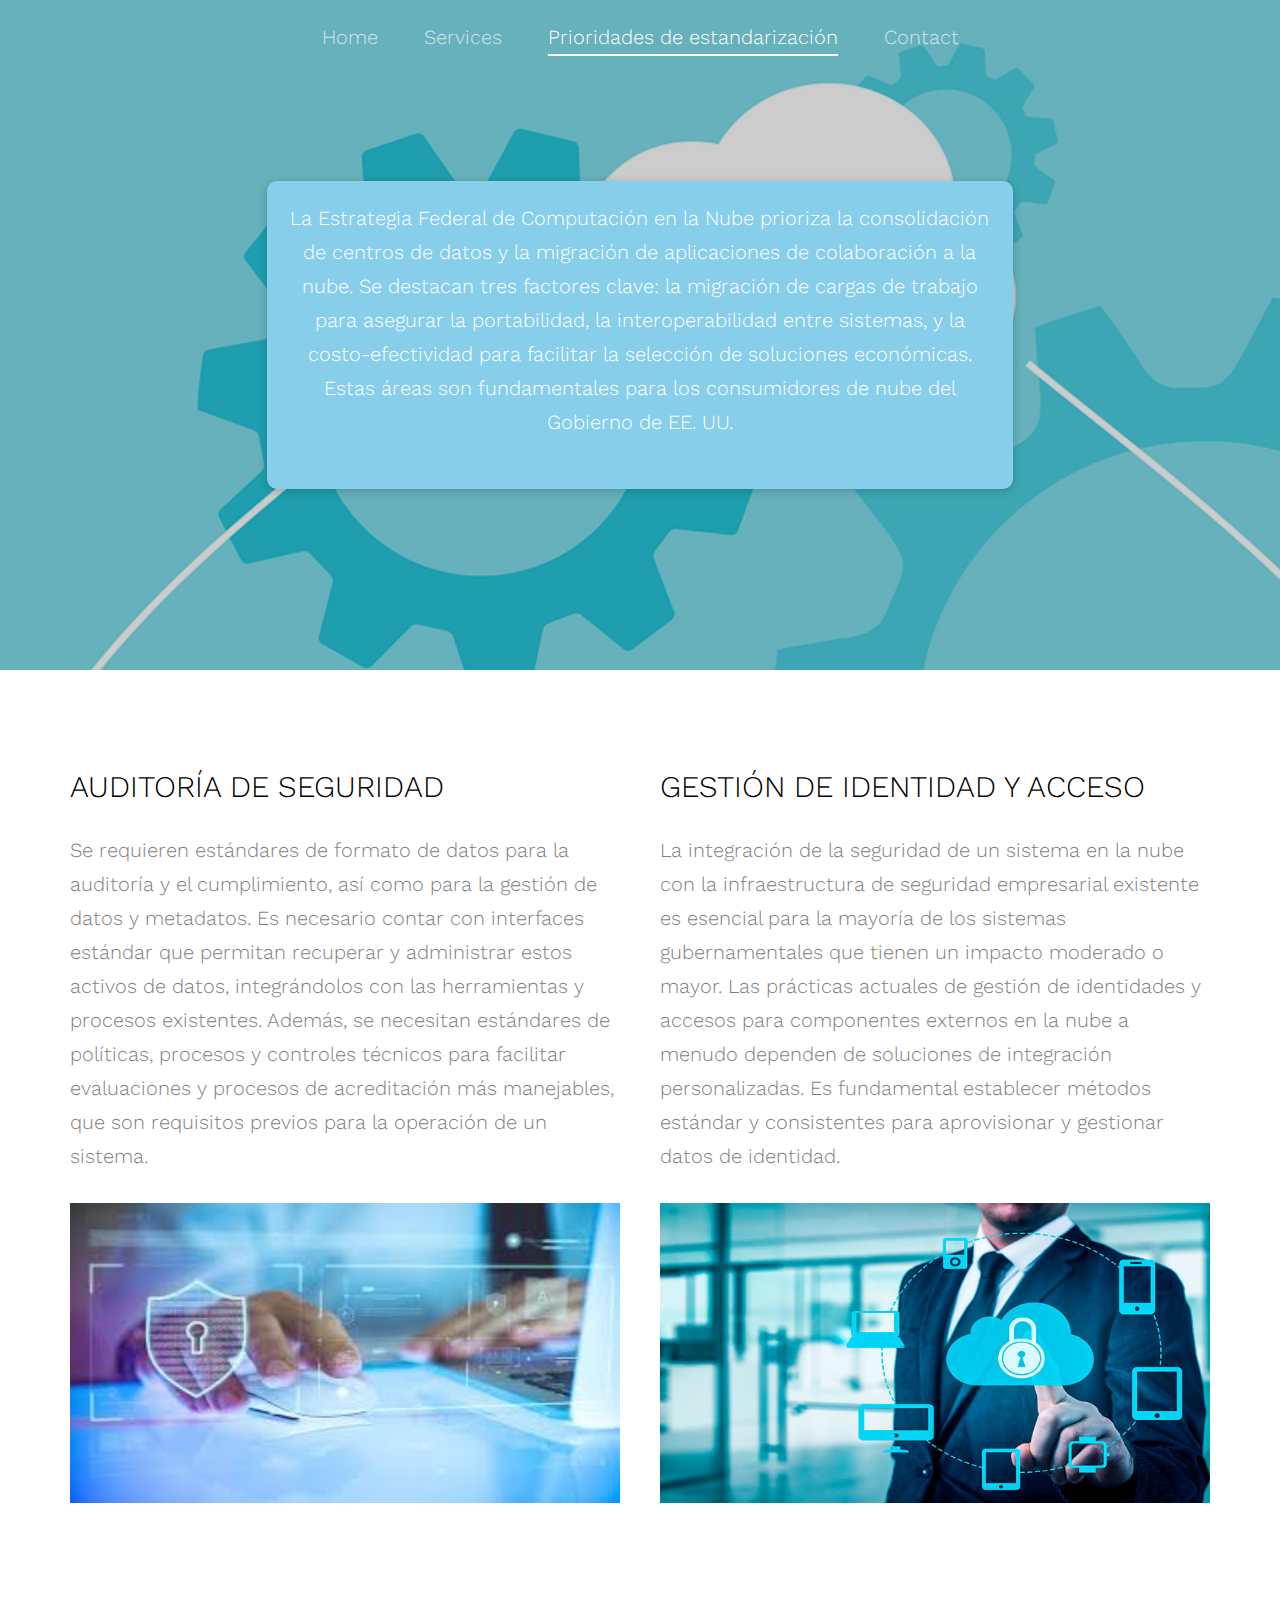
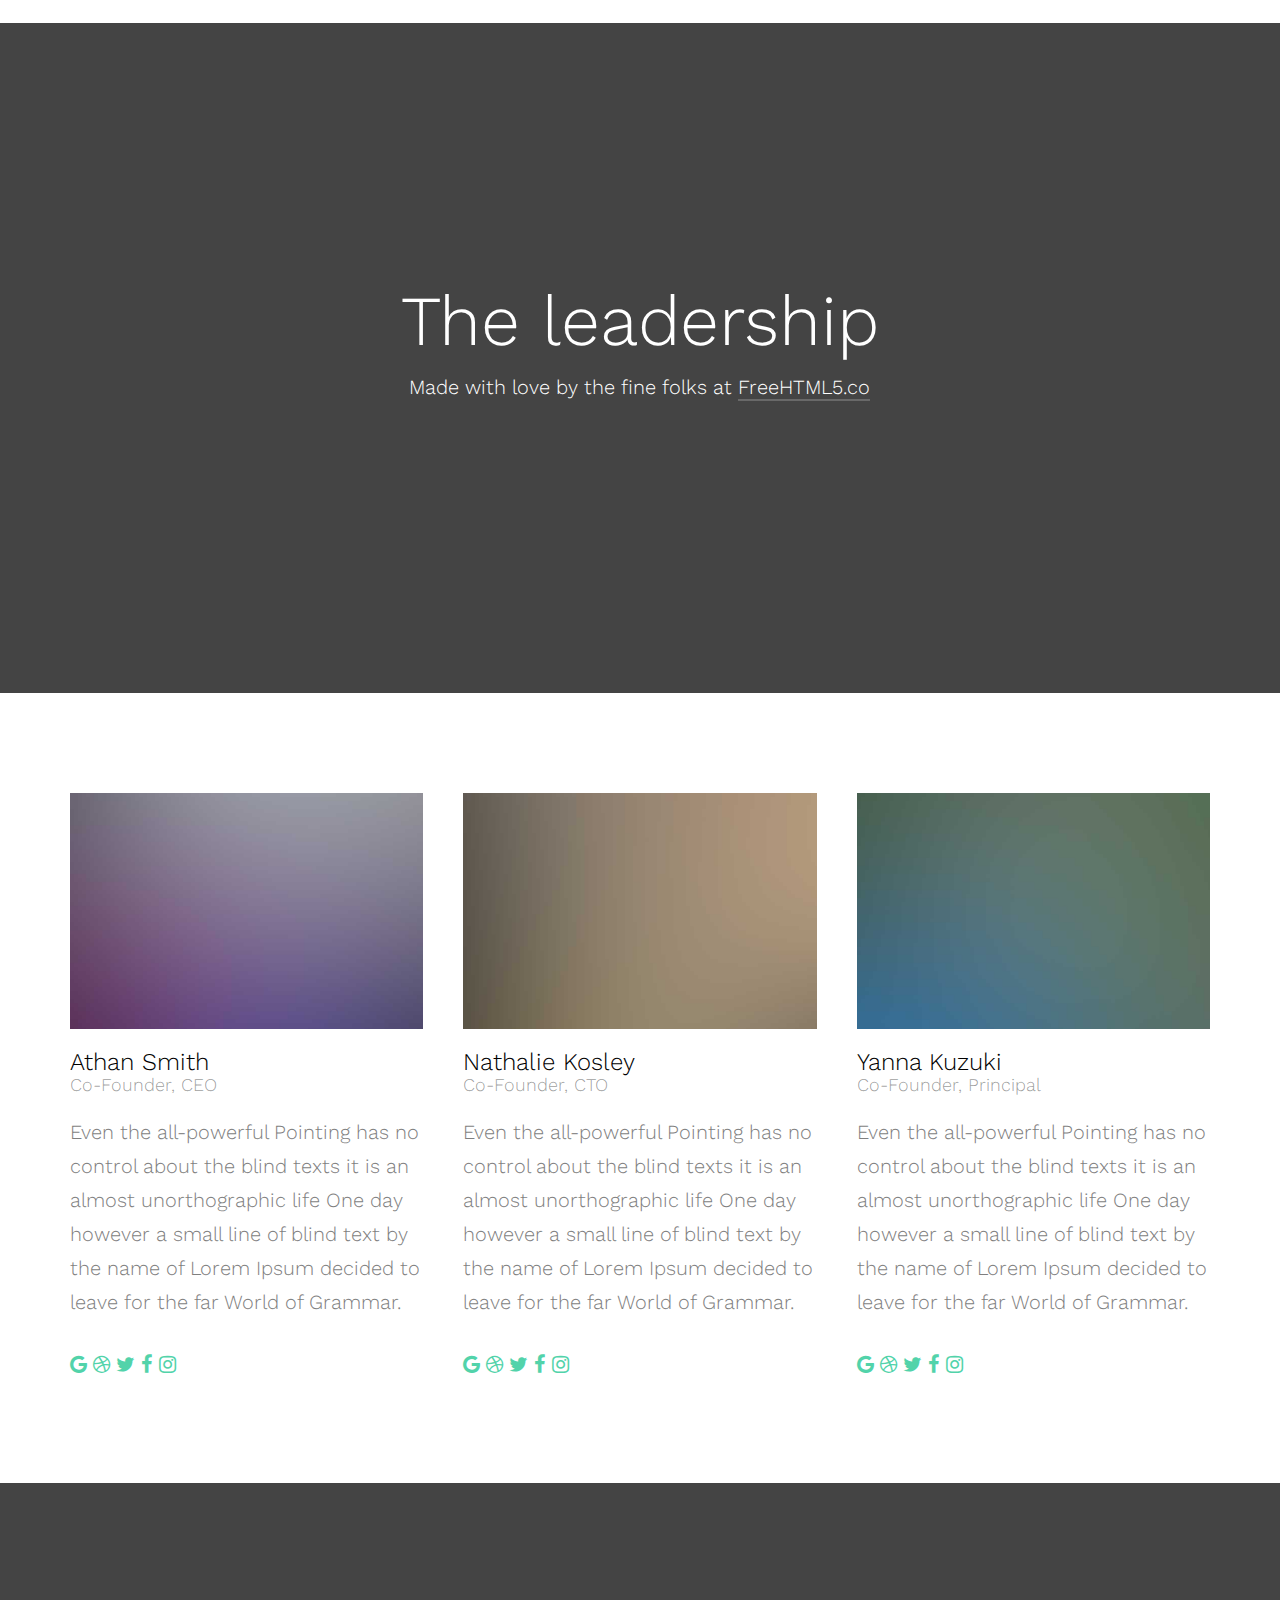
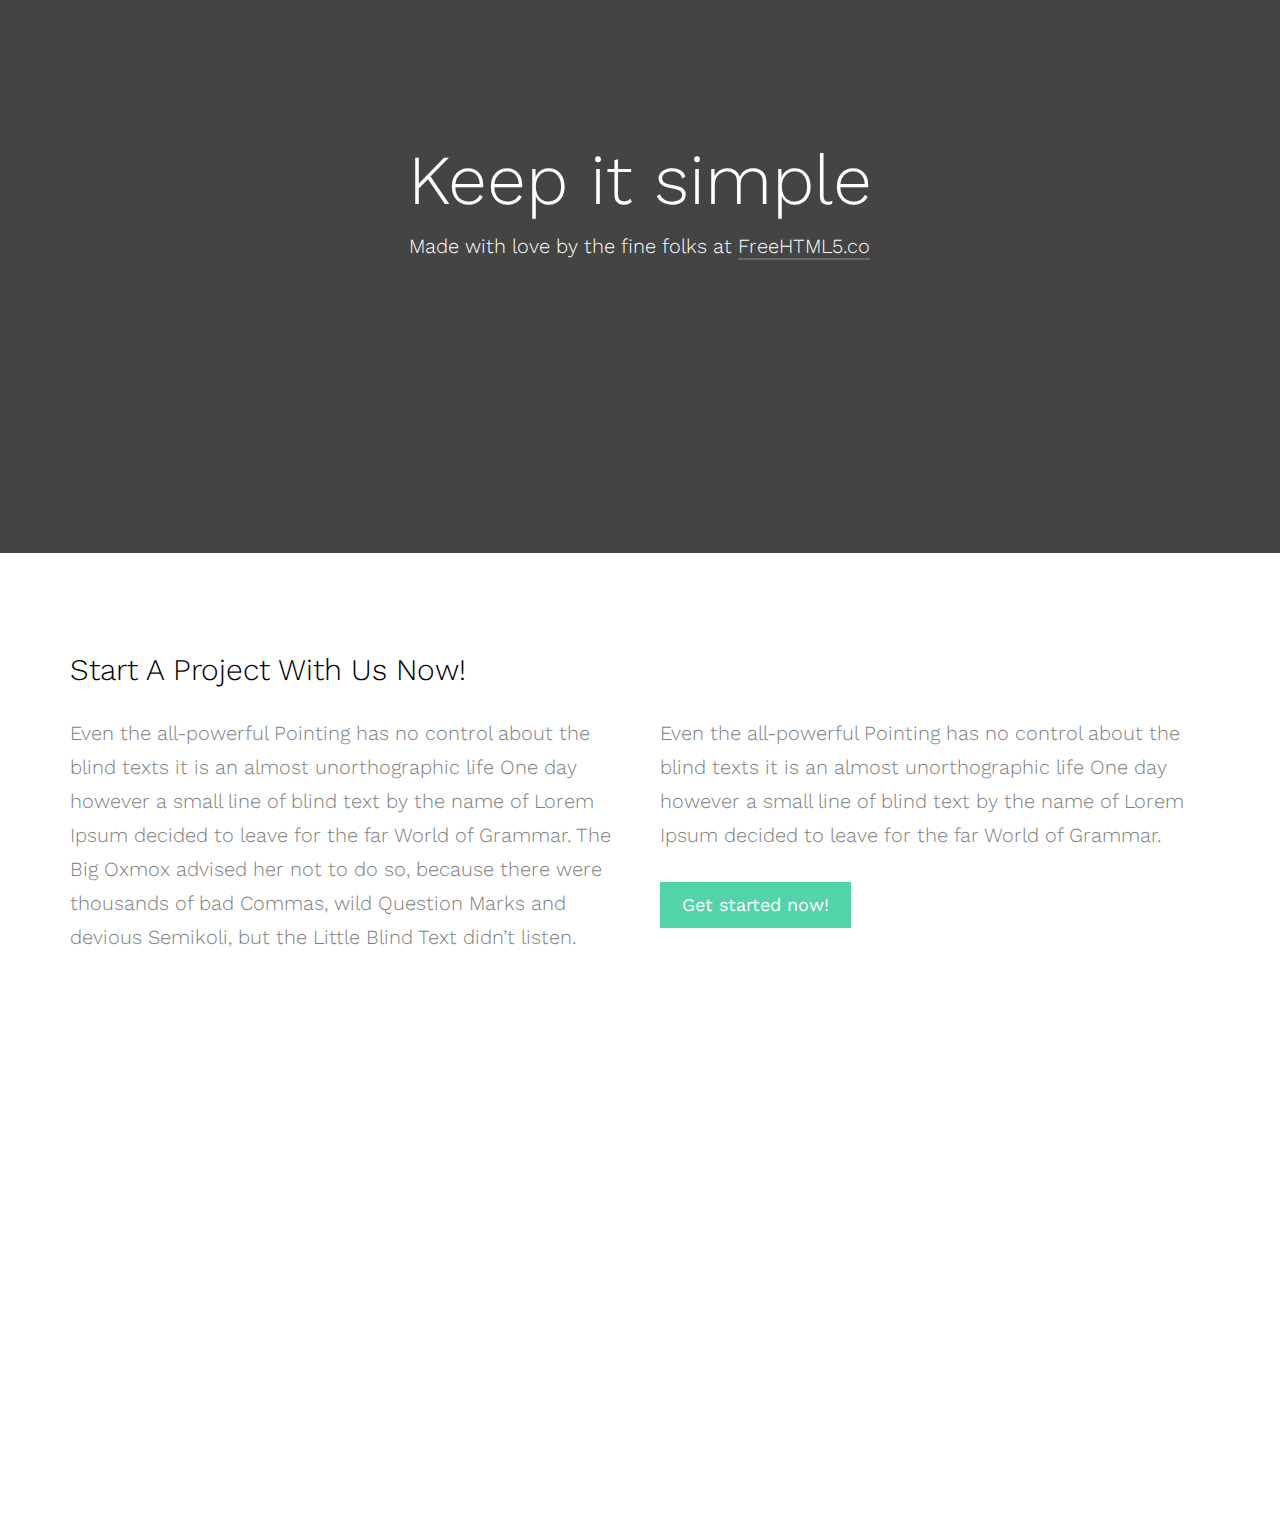
==== commit e77e8698: "Subiendo los cambios de la pagina about- Standarizacion" ====
--- a/simple/about.html
+++ b/simple/about.html
@@ -72,42 +72,55 @@
 					<ul>
 						<li><a href="index.html"><span>Home</span></a></li>
 						<li><a href="services.html"><span>Services</span></a></li>
-						<li class="fh5co-active"><a href="about.html"><span>About</span></a></li>
+						<li class="fh5co-active"><a href="about.html"><span>Prioridades de estandarización</span></a></li>
 						<li><a href="contact.html"><span>Contact</span></a></li>
 					</ul>
 				</nav>
 			</div>
 		</header>
 
-		<div class="fh5co-hero" style="background-image: url(images/hero_4.jpg);" data-stellar-background-ratio="0.5">
+		<div class="fh5co-hero" style="background-image: url(images/download.png);" data-stellar-background-ratio="0.7">
 			<div class="overlay"></div>
 			<div class="container">
 				<div class="row">
 					<div class="col-md-8 col-md-offset-2 col-sm-12 col-sm-offset-0 col-xs-12 col-xs-offset-0 text-center fh5co-table">
 						<div class="fh5co-intro fh5co-table-cell">
-							<h1 class="text-center">About us</h1>
-							<p>Made with love by the fine folks at <a href="http://freehtml5.co">FreeHTML5.co</a></p>
-						</div>
-					</div>
-				</div>
-			</div>
-		</div>
+							<div class="text-box" style="background-color: rgba(135, 206, 235, 1); padding: 20px; border-radius: 10px; box-shadow: 0 2px 10px rgba(0, 0, 0, 0.2);">
+								<p>La Estrategia Federal de Computación en la Nube prioriza la consolidación de centros de datos y la migración de aplicaciones de colaboración a la nube. Se destacan tres factores clave: la migración de cargas de trabajo para asegurar la portabilidad, la interoperabilidad entre sistemas, y la costo-efectividad para facilitar la selección de soluciones económicas. Estas áreas son fundamentales para los consumidores de nube del Gobierno de EE. UU.</p>
+							</div>
+						</div>
+						
+					</div>
+				</div>
+			</div>
+		</div>
+	
+	
+   
+
+		
 		<div class="fh5co-section">
 			<div class="container">
 				<div class="row">
-					<div class="col-md-5">
-						<h2>Our History</h2>
-						<p>Even the all-powerful Pointing has no control about the blind texts it is an almost unorthographic life One day however a small line of blind text by the name of Lorem Ipsum decided to leave for the far World of Grammar. </p>
-						<p>Even the all-powerful Pointing has no control about the blind texts it is an almost unorthographic life One day however a small line of blind text by the name of Lorem Ipsum decided to leave for the far World of Grammar.</p>
-						
-					</div>
-					<div class="col-md-7">
-						<img src="images/hero_1.jpg" alt="Free HTML5 by FreeHTML5.co" class="img-responsive">
-					</div>
-				</div>
-			</div>
-		</div>
-
+					<div class="col-md-6">
+						<h2>AUDITORÍA DE SEGURIDAD </h2>
+						<p>Se requieren estándares de formato de datos para la auditoría y el cumplimiento, así como para la gestión de datos y metadatos. Es necesario contar con interfaces estándar que permitan recuperar y administrar estos activos de datos, integrándolos con las herramientas y procesos existentes. Además, se necesitan estándares de políticas, procesos y controles técnicos para facilitar evaluaciones y procesos de acreditación más manejables, que son requisitos previos para la operación de un sistema.</p>
+						<img src="images/auditoria.jpg" alt="Auditoría" class="img-responsive" style="width: 100%; height: 300px; margin: 20px 0;">
+					</div>
+					<div class="col-md-6">
+						<h2>GESTIÓN DE IDENTIDAD Y ACCESO</h2>
+						<p>La integración de la seguridad de un sistema en la nube con la infraestructura de 
+							seguridad empresarial existente es esencial para la mayoría de los sistemas
+							 gubernamentales que tienen un impacto moderado o mayor. Las prácticas actuales de gestión de 
+							 identidades y accesos para componentes externos en la nube a menudo dependen de soluciones de integración personalizadas.
+							  Es fundamental establecer métodos estándar y consistentes para aprovisionar y gestionar datos de identidad. 
+						</p>
+						<img src="images/gestion.jpg" alt="Gestión de Identidad y Acceso" class="img-responsive" style="width: 100%; height: 300px; margin: 20px 0;">
+					</div>
+				</div>
+			</div>
+		</div>
+		
 		<div class="fh5co-parallax" style="background-image: url(images/hero_2.jpg);" data-stellar-background-ratio="0.5">
 			<div class="overlay"></div>
 			<div class="container">
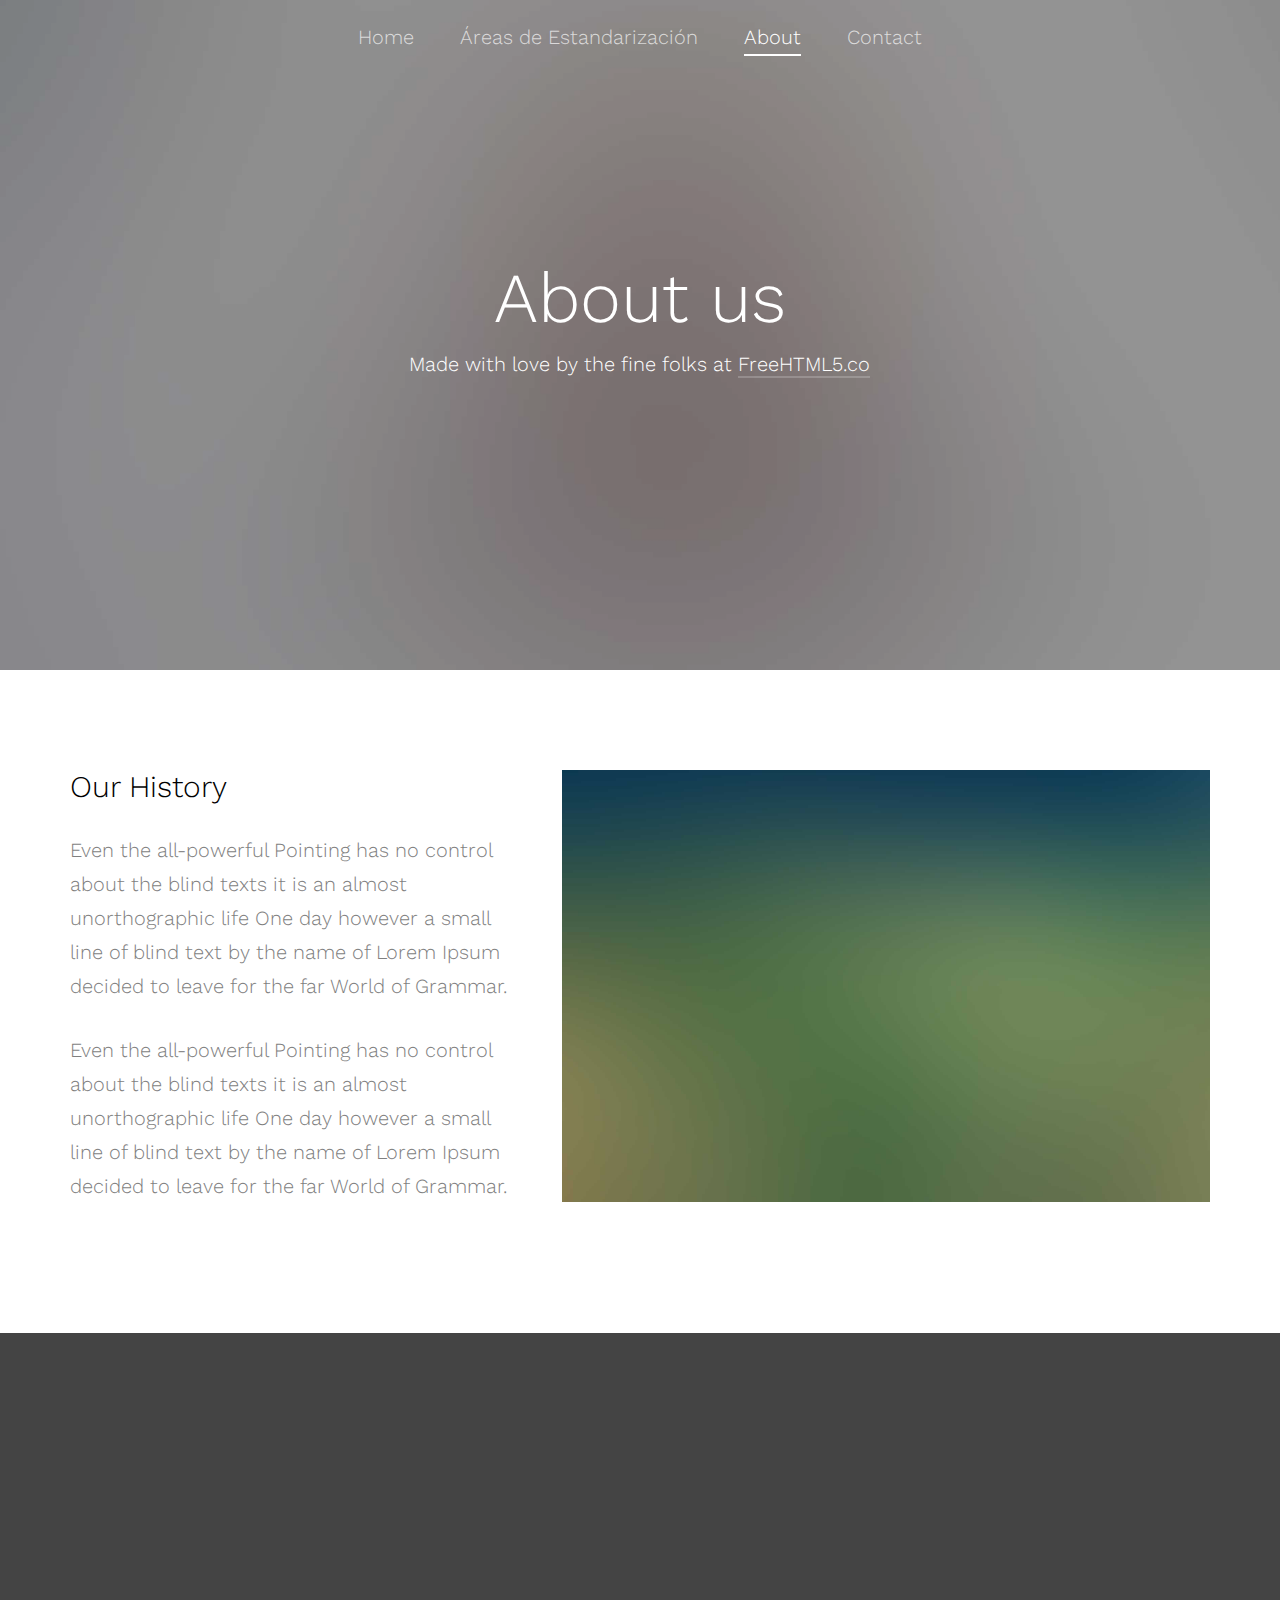
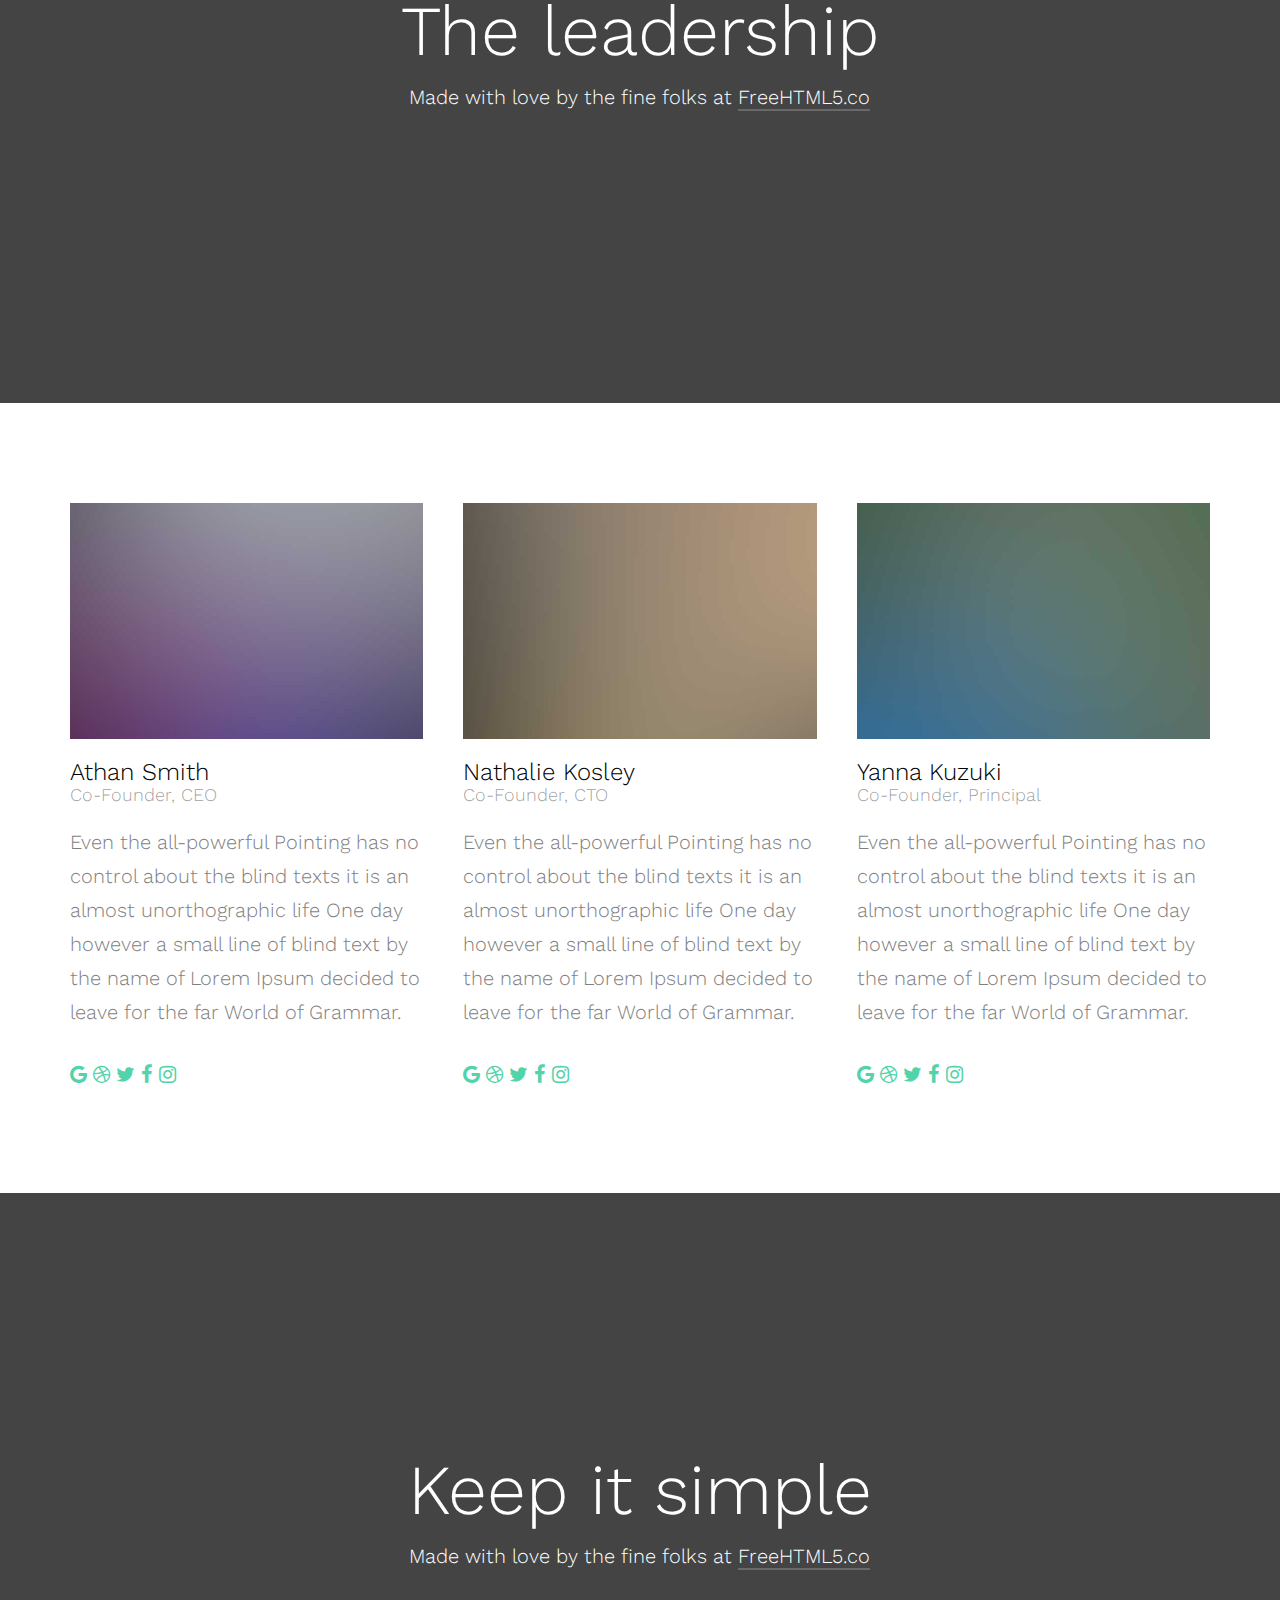
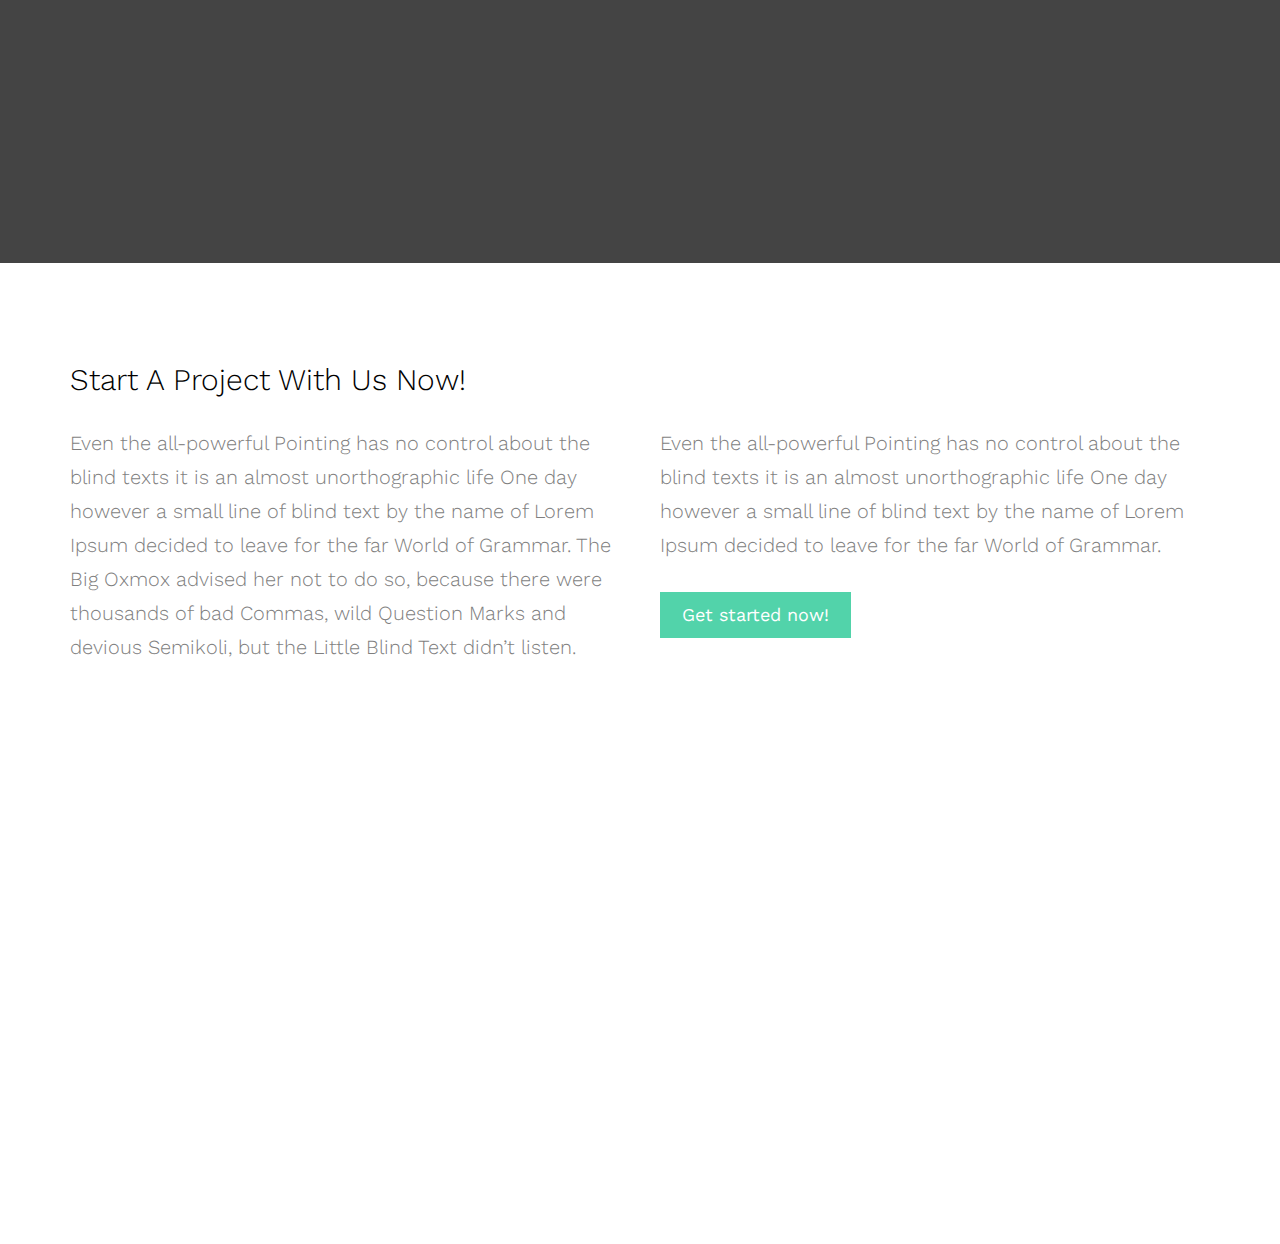
==== commit 5b9beb15: "Mi parte Kevin" ====
--- a/simple/about.html
+++ b/simple/about.html
@@ -71,56 +71,43 @@
 				<nav class="fh5co-main-nav">
 					<ul>
 						<li><a href="index.html"><span>Home</span></a></li>
-						<li><a href="services.html"><span>Services</span></a></li>
-						<li class="fh5co-active"><a href="about.html"><span>Prioridades de estandarización</span></a></li>
+						<li><a href="services.html"><span>Áreas de Estandarización</span></a></li>
+						<li class="fh5co-active"><a href="about.html"><span>About</span></a></li>
 						<li><a href="contact.html"><span>Contact</span></a></li>
 					</ul>
 				</nav>
 			</div>
 		</header>
 
-		<div class="fh5co-hero" style="background-image: url(images/download.png);" data-stellar-background-ratio="0.7">
+		<div class="fh5co-hero" style="background-image: url(images/hero_4.jpg);" data-stellar-background-ratio="0.5">
 			<div class="overlay"></div>
 			<div class="container">
 				<div class="row">
 					<div class="col-md-8 col-md-offset-2 col-sm-12 col-sm-offset-0 col-xs-12 col-xs-offset-0 text-center fh5co-table">
 						<div class="fh5co-intro fh5co-table-cell">
-							<div class="text-box" style="background-color: rgba(135, 206, 235, 1); padding: 20px; border-radius: 10px; box-shadow: 0 2px 10px rgba(0, 0, 0, 0.2);">
-								<p>La Estrategia Federal de Computación en la Nube prioriza la consolidación de centros de datos y la migración de aplicaciones de colaboración a la nube. Se destacan tres factores clave: la migración de cargas de trabajo para asegurar la portabilidad, la interoperabilidad entre sistemas, y la costo-efectividad para facilitar la selección de soluciones económicas. Estas áreas son fundamentales para los consumidores de nube del Gobierno de EE. UU.</p>
-							</div>
-						</div>
+							<h1 class="text-center">About us</h1>
+							<p>Made with love by the fine folks at <a href="http://freehtml5.co">FreeHTML5.co</a></p>
+						</div>
+					</div>
+				</div>
+			</div>
+		</div>
+		<div class="fh5co-section">
+			<div class="container">
+				<div class="row">
+					<div class="col-md-5">
+						<h2>Our History</h2>
+						<p>Even the all-powerful Pointing has no control about the blind texts it is an almost unorthographic life One day however a small line of blind text by the name of Lorem Ipsum decided to leave for the far World of Grammar. </p>
+						<p>Even the all-powerful Pointing has no control about the blind texts it is an almost unorthographic life One day however a small line of blind text by the name of Lorem Ipsum decided to leave for the far World of Grammar.</p>
 						
 					</div>
-				</div>
-			</div>
-		</div>
-	
-	
-   
-
-		
-		<div class="fh5co-section">
-			<div class="container">
-				<div class="row">
-					<div class="col-md-6">
-						<h2>AUDITORÍA DE SEGURIDAD </h2>
-						<p>Se requieren estándares de formato de datos para la auditoría y el cumplimiento, así como para la gestión de datos y metadatos. Es necesario contar con interfaces estándar que permitan recuperar y administrar estos activos de datos, integrándolos con las herramientas y procesos existentes. Además, se necesitan estándares de políticas, procesos y controles técnicos para facilitar evaluaciones y procesos de acreditación más manejables, que son requisitos previos para la operación de un sistema.</p>
-						<img src="images/auditoria.jpg" alt="Auditoría" class="img-responsive" style="width: 100%; height: 300px; margin: 20px 0;">
-					</div>
-					<div class="col-md-6">
-						<h2>GESTIÓN DE IDENTIDAD Y ACCESO</h2>
-						<p>La integración de la seguridad de un sistema en la nube con la infraestructura de 
-							seguridad empresarial existente es esencial para la mayoría de los sistemas
-							 gubernamentales que tienen un impacto moderado o mayor. Las prácticas actuales de gestión de 
-							 identidades y accesos para componentes externos en la nube a menudo dependen de soluciones de integración personalizadas.
-							  Es fundamental establecer métodos estándar y consistentes para aprovisionar y gestionar datos de identidad. 
-						</p>
-						<img src="images/gestion.jpg" alt="Gestión de Identidad y Acceso" class="img-responsive" style="width: 100%; height: 300px; margin: 20px 0;">
-					</div>
-				</div>
-			</div>
-		</div>
-		
+					<div class="col-md-7">
+						<img src="images/hero_1.jpg" alt="Free HTML5 by FreeHTML5.co" class="img-responsive">
+					</div>
+				</div>
+			</div>
+		</div>
+
 		<div class="fh5co-parallax" style="background-image: url(images/hero_2.jpg);" data-stellar-background-ratio="0.5">
 			<div class="overlay"></div>
 			<div class="container">
--- a/simple/css/style.css
+++ b/simple/css/style.css
@@ -246,6 +246,7 @@
 
 .fh5co-section {
   padding: 5em 0;
+  
 }
 @media screen and (max-width: 768px) {
   .fh5co-section {
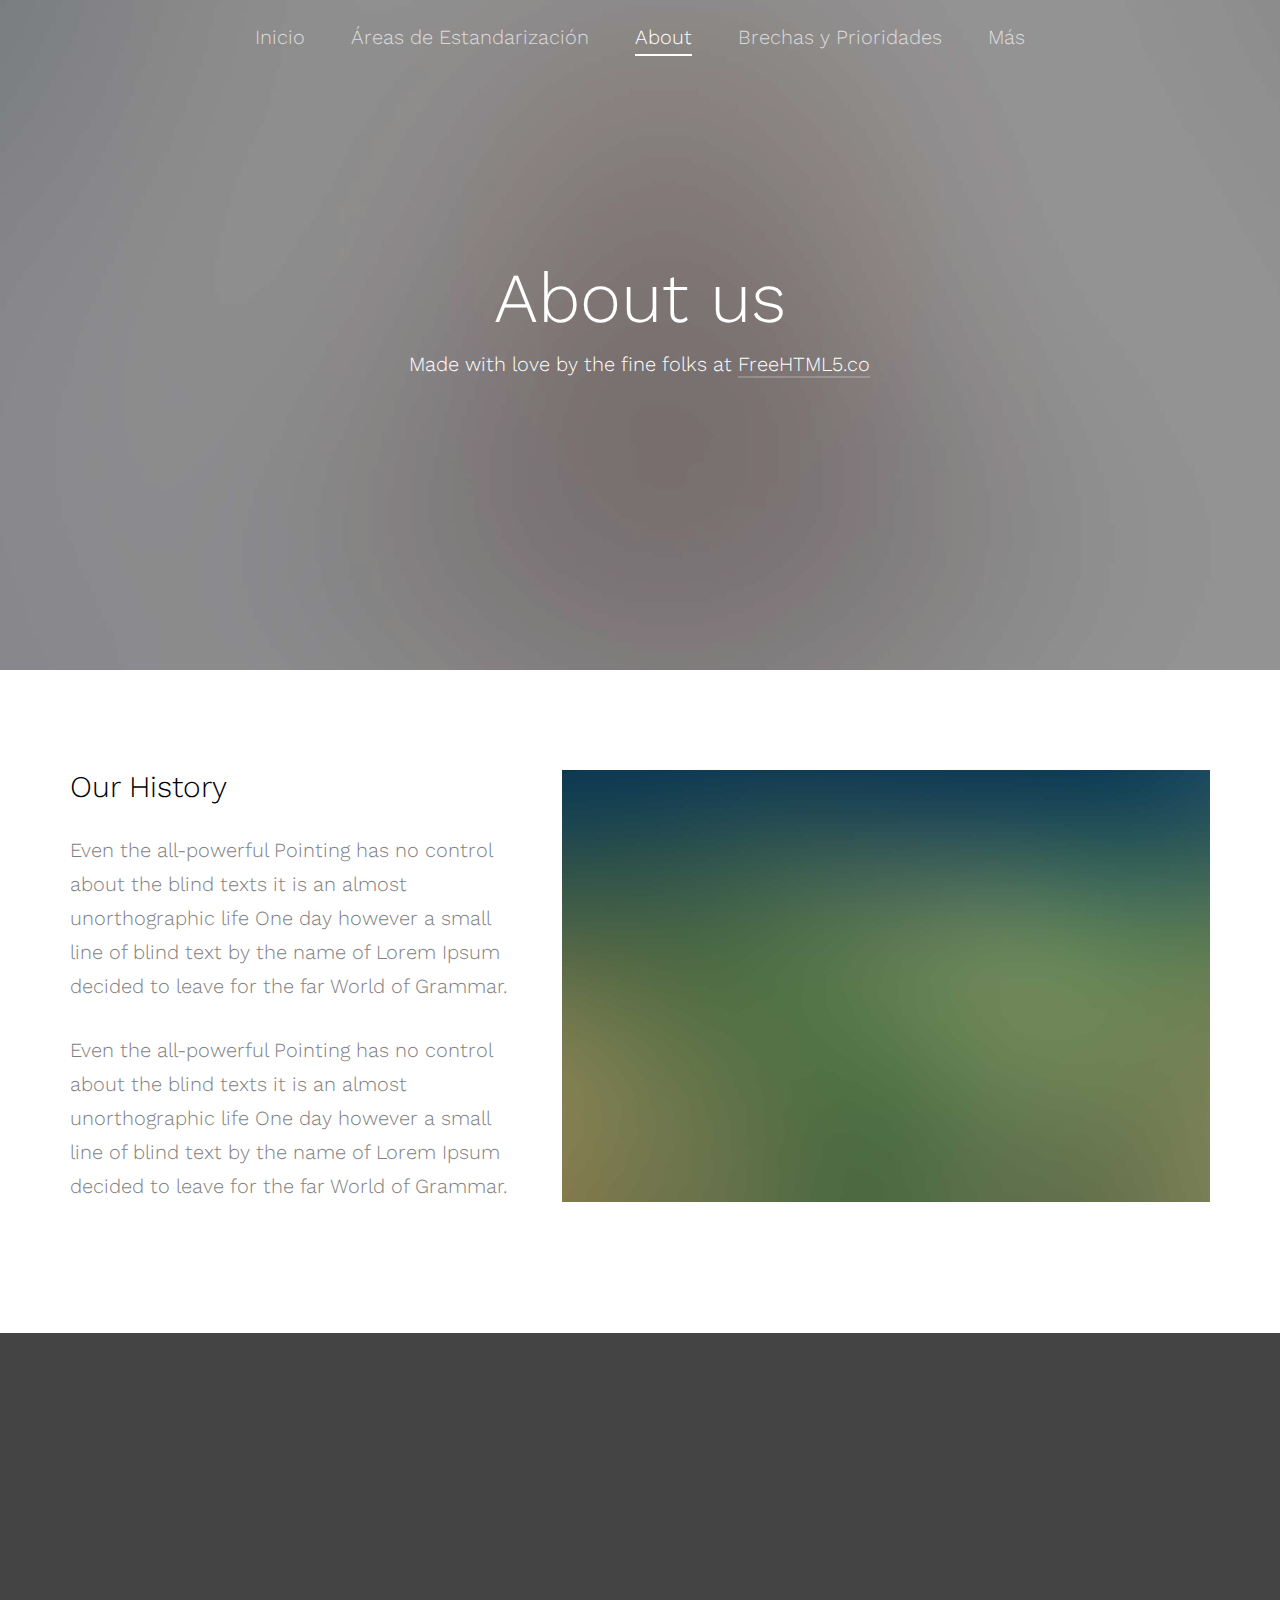
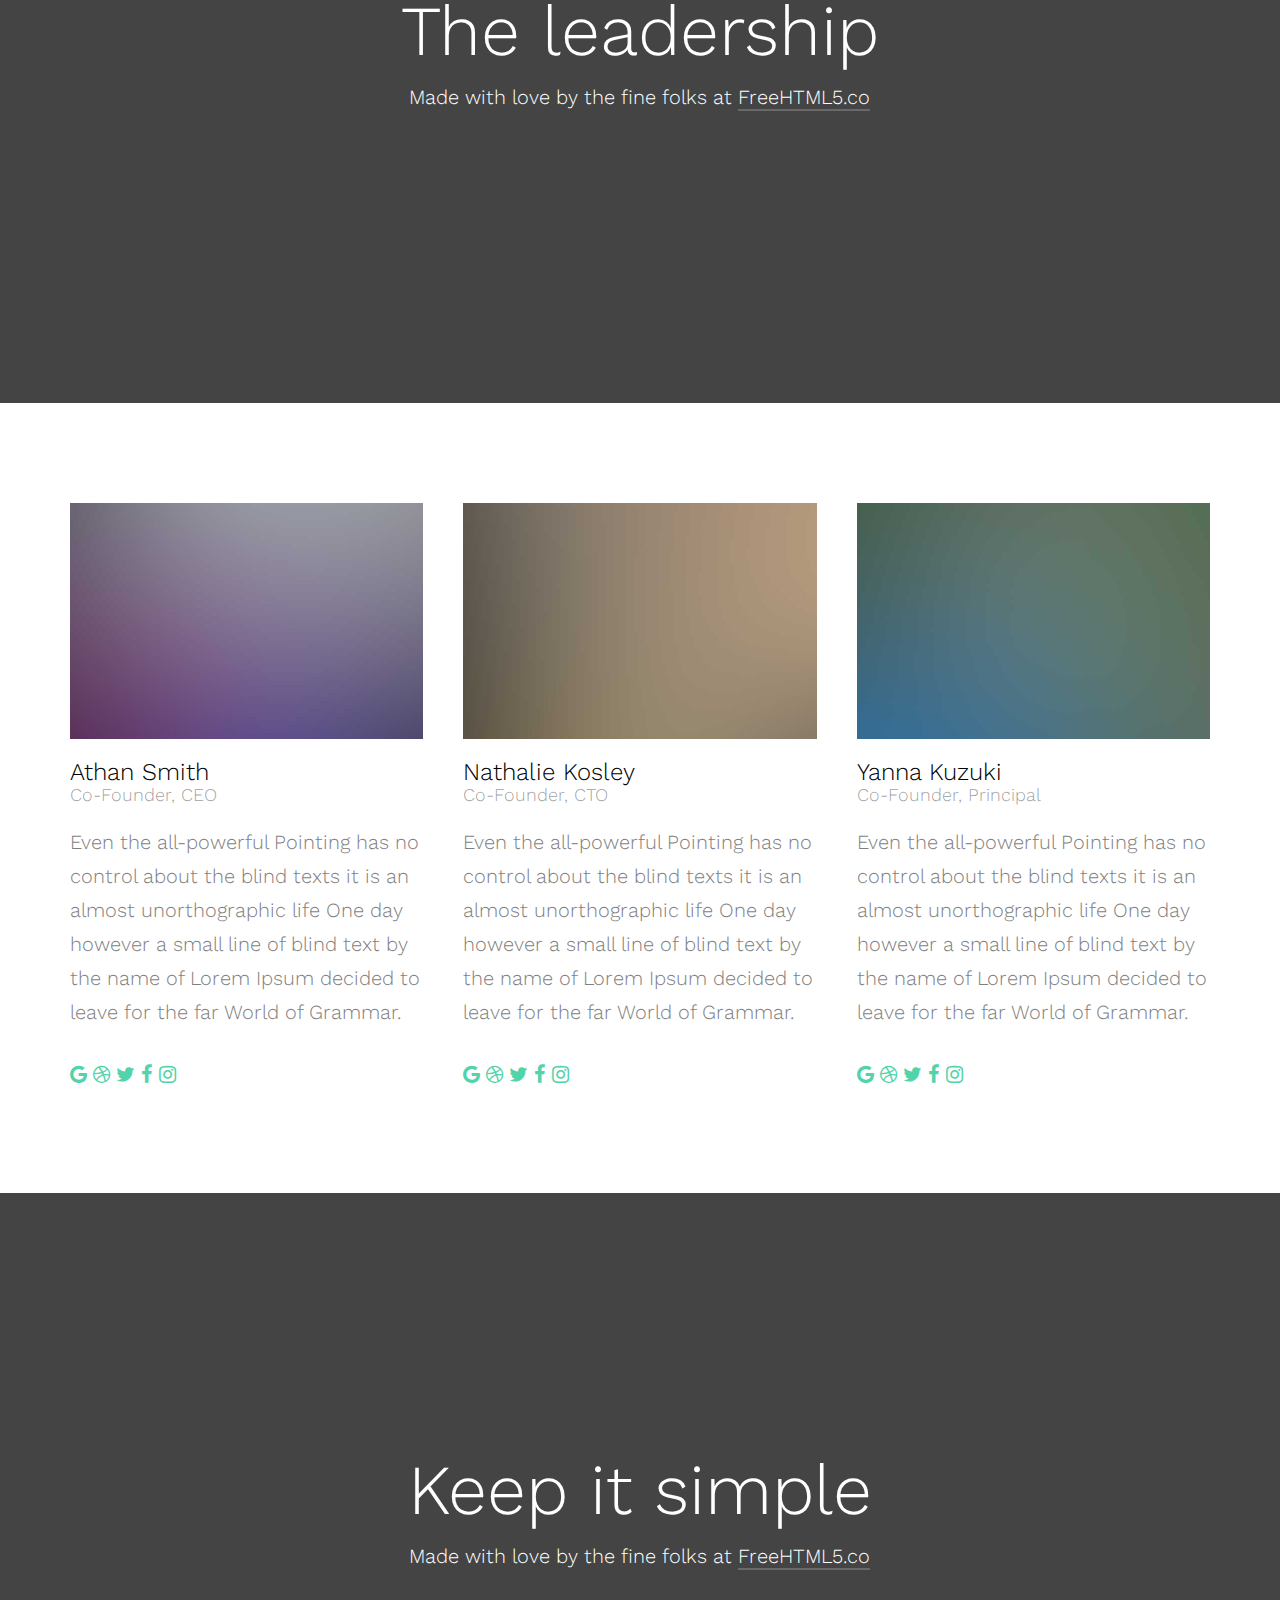
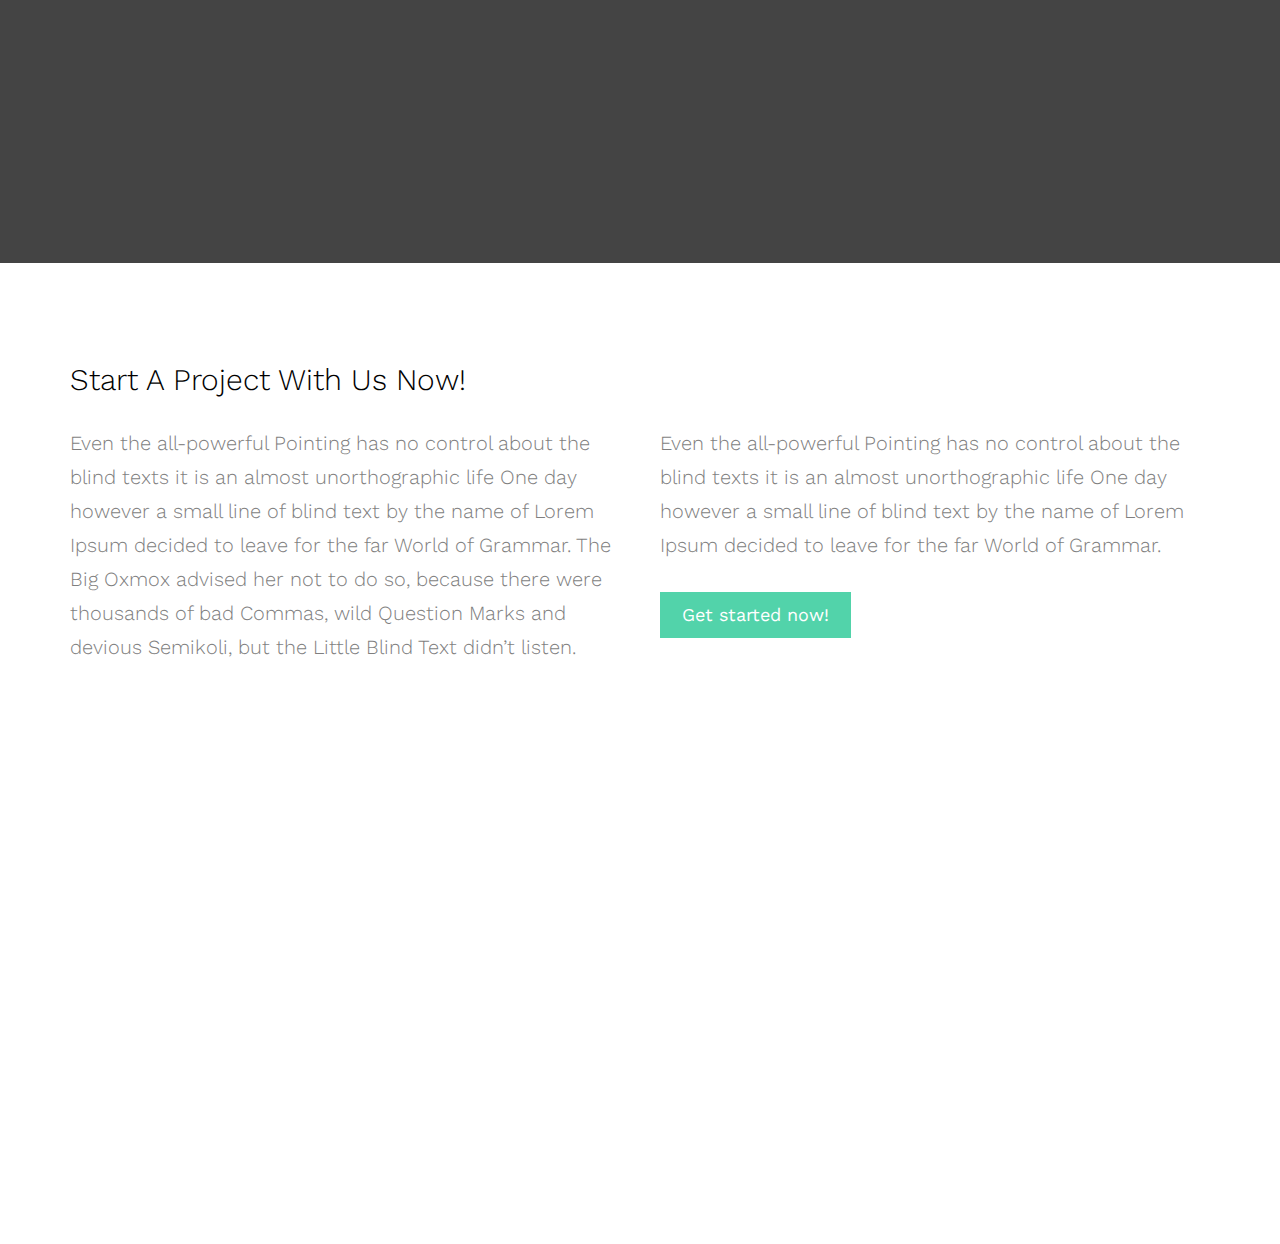
==== commit d7be2281: "Shampoo arreglado" ====
--- a/simple/about.html
+++ b/simple/about.html
@@ -70,10 +70,16 @@
 			<div class="container">
 				<nav class="fh5co-main-nav">
 					<ul>
-						<li><a href="index.html"><span>Home</span></a></li>
+						<li><a href="index.html"><span>Inicio</span></a></li>
 						<li><a href="services.html"><span>Áreas de Estandarización</span></a></li>
 						<li class="fh5co-active"><a href="about.html"><span>About</span></a></li>
-						<li><a href="contact.html"><span>Contact</span></a></li>
+					
+						<li>
+							<a href="cap9.html"><span>Brechas y Prioridades</span></a>
+						</li>
+						<li>
+							<a href="cap10.html"><span>Más</span></a>
+						</li>
 					</ul>
 				</nav>
 			</div>
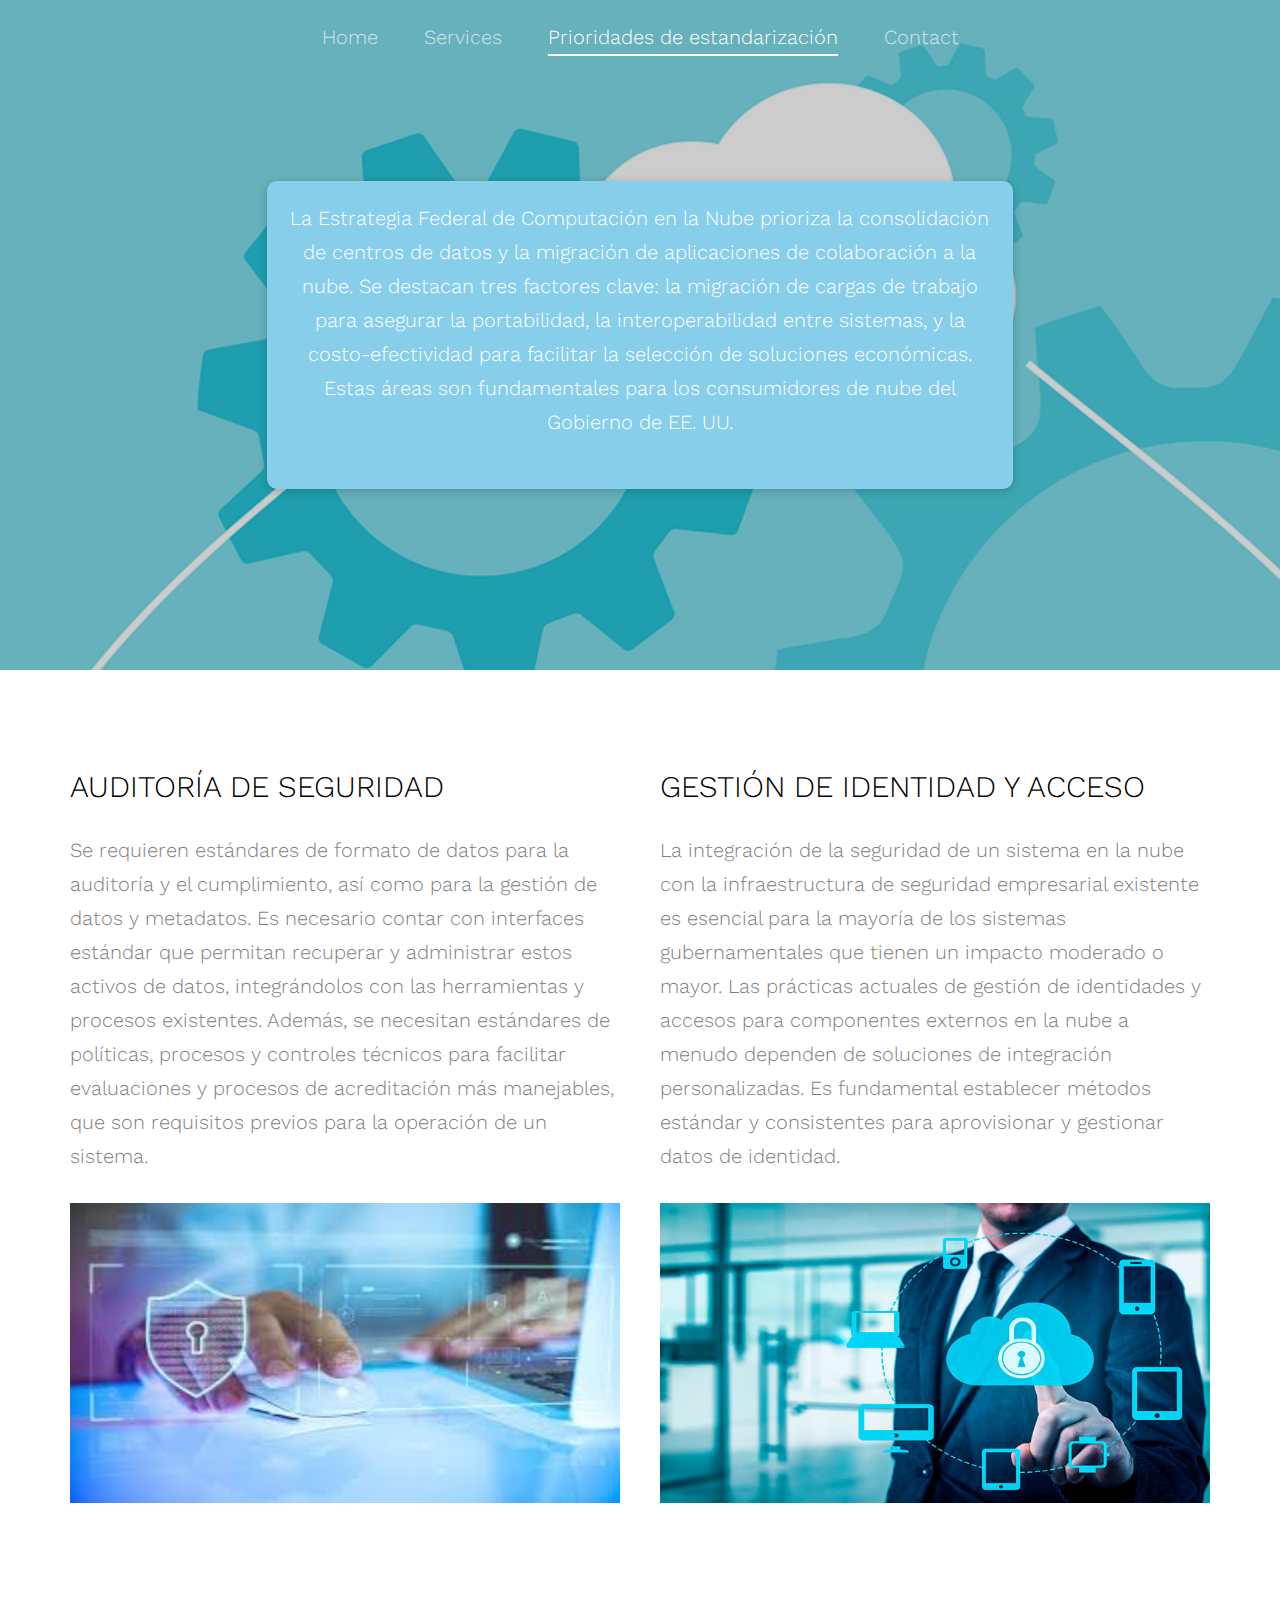
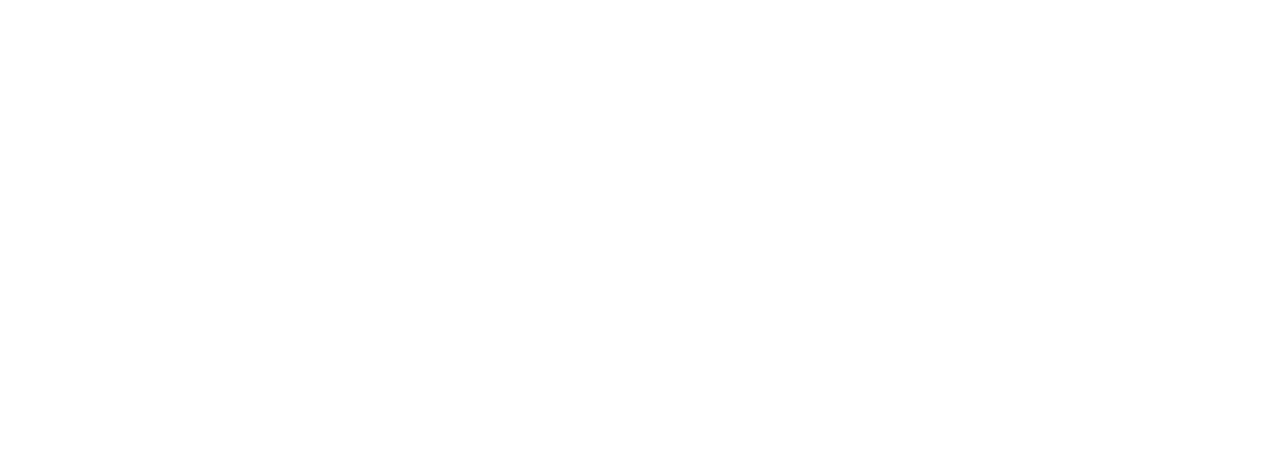
==== commit d0eedac3: "Guardando cambios en about.html antes de fusionar" ====
--- a/simple/about.html
+++ b/simple/about.html
@@ -70,148 +70,64 @@
 			<div class="container">
 				<nav class="fh5co-main-nav">
 					<ul>
-						<li><a href="index.html"><span>Inicio</span></a></li>
-						<li><a href="services.html"><span>Áreas de Estandarización</span></a></li>
-						<li class="fh5co-active"><a href="about.html"><span>About</span></a></li>
-					
-						<li>
-							<a href="cap9.html"><span>Brechas y Prioridades</span></a>
-						</li>
-						<li>
-							<a href="cap10.html"><span>Más</span></a>
-						</li>
+						<li><a href="index.html"><span>Home</span></a></li>
+						<li><a href="services.html"><span>Services</span></a></li>
+						<li class="fh5co-active"><a href="about.html"><span>Prioridades de estandarización</span></a></li>
+						<li><a href="contact.html"><span>Contact</span></a></li>
 					</ul>
 				</nav>
 			</div>
 		</header>
 
-		<div class="fh5co-hero" style="background-image: url(images/hero_4.jpg);" data-stellar-background-ratio="0.5">
+		<div class="fh5co-hero" style="background-image: url(images/download.png);" data-stellar-background-ratio="0.7">
 			<div class="overlay"></div>
 			<div class="container">
 				<div class="row">
 					<div class="col-md-8 col-md-offset-2 col-sm-12 col-sm-offset-0 col-xs-12 col-xs-offset-0 text-center fh5co-table">
 						<div class="fh5co-intro fh5co-table-cell">
-							<h1 class="text-center">About us</h1>
-							<p>Made with love by the fine folks at <a href="http://freehtml5.co">FreeHTML5.co</a></p>
+							<div class="text-box" style="background-color: rgba(135, 206, 235, 1); padding: 20px; border-radius: 10px; box-shadow: 0 2px 10px rgba(0, 0, 0, 0.2);">
+								<p>La Estrategia Federal de Computación en la Nube prioriza la consolidación de centros de datos y la migración de aplicaciones de colaboración a la nube. Se destacan tres factores clave: la migración de cargas de trabajo para asegurar la portabilidad, la interoperabilidad entre sistemas, y la costo-efectividad para facilitar la selección de soluciones económicas. Estas áreas son fundamentales para los consumidores de nube del Gobierno de EE. UU.</p>
+							</div>
 						</div>
+						
 					</div>
 				</div>
 			</div>
 		</div>
+	
+	
+   
+
+		
 		<div class="fh5co-section">
 			<div class="container">
 				<div class="row">
-					<div class="col-md-5">
-						<h2>Our History</h2>
-						<p>Even the all-powerful Pointing has no control about the blind texts it is an almost unorthographic life One day however a small line of blind text by the name of Lorem Ipsum decided to leave for the far World of Grammar. </p>
-						<p>Even the all-powerful Pointing has no control about the blind texts it is an almost unorthographic life One day however a small line of blind text by the name of Lorem Ipsum decided to leave for the far World of Grammar.</p>
-						
+					<div class="col-md-6">
+						<h2>AUDITORÍA DE SEGURIDAD </h2>
+						<p>Se requieren estándares de formato de datos para la auditoría y el cumplimiento, así como para la gestión de datos y metadatos. Es necesario contar con interfaces estándar que permitan recuperar y administrar estos activos de datos, integrándolos con las herramientas y procesos existentes. Además, se necesitan estándares de políticas, procesos y controles técnicos para facilitar evaluaciones y procesos de acreditación más manejables, que son requisitos previos para la operación de un sistema.</p>
+						<img src="images/auditoria.jpg" alt="Auditoría" class="img-responsive" style="width: 100%; height: 300px; margin: 20px 0;">
 					</div>
-					<div class="col-md-7">
-						<img src="images/hero_1.jpg" alt="Free HTML5 by FreeHTML5.co" class="img-responsive">
+					<div class="col-md-6">
+						<h2>GESTIÓN DE IDENTIDAD Y ACCESO</h2>
+						<p>La integración de la seguridad de un sistema en la nube con la infraestructura de 
+							seguridad empresarial existente es esencial para la mayoría de los sistemas
+							 gubernamentales que tienen un impacto moderado o mayor. Las prácticas actuales de gestión de 
+							 identidades y accesos para componentes externos en la nube a menudo dependen de soluciones de integración personalizadas.
+							  Es fundamental establecer métodos estándar y consistentes para aprovisionar y gestionar datos de identidad. 
+						</p>
+						<img src="images/gestion.jpg" alt="Gestión de Identidad y Acceso" class="img-responsive" style="width: 100%; height: 300px; margin: 20px 0;">
 					</div>
 				</div>
 			</div>
 		</div>
-
-		<div class="fh5co-parallax" style="background-image: url(images/hero_2.jpg);" data-stellar-background-ratio="0.5">
-			<div class="overlay"></div>
-			<div class="container">
-				<div class="row">
-					<div class="col-md-8 col-md-offset-2 col-sm-12 col-sm-offset-0 col-xs-12 col-xs-offset-0 text-center fh5co-table">
-						<div class="fh5co-intro fh5co-table-cell">
-							<h1 class="text-center">The leadership</h1>
-							<p>Made with love by the fine folks at <a href="http://freehtml5.co">FreeHTML5.co</a></p>
-						</div>
-					</div>
-				</div>
-			</div>
-		</div>
-
-		<div class="fh5co-section">
-			<div class="container">
-				<div class="row">
-					<div class="col-md-4 fh5co-staff">
-						<img src="images/person3.jpg" alt="Free HTML5 Bootstrap Template" class="img-responsive">
-						<h3>Athan Smith</h3>
-						<h4>Co-Founder, CEO</h4>
-						<p>Even the all-powerful Pointing has no control about the blind texts it is an almost unorthographic life One day however a small line of blind text by the name of Lorem Ipsum decided to leave for the far World of Grammar.</p>
-						<ul class="fh5co-social">
-							<li><a href="#"><i class="icon-google"></i></a></li>
-							<li><a href="#"><i class="icon-dribbble"></i></a></li>
-							<li><a href="#"><i class="icon-twitter"></i></a></li>
-							<li><a href="#"><i class="icon-facebook"></i></a></li>
-							<li><a href="#"><i class="icon-instagram"></i></a></li>
-						</ul>
-					</div>
-					<div class="col-md-4 fh5co-staff">
-						<img src="images/person2.jpg" alt="Free HTML5 Bootstrap Template" class="img-responsive">
-						<h3>Nathalie Kosley</h3>
-						<h4>Co-Founder, CTO</h4>
-						<p>Even the all-powerful Pointing has no control about the blind texts it is an almost unorthographic life One day however a small line of blind text by the name of Lorem Ipsum decided to leave for the far World of Grammar.</p>
-						<ul class="fh5co-social">
-							<li><a href="#"><i class="icon-google"></i></a></li>
-							<li><a href="#"><i class="icon-dribbble"></i></a></li>
-							<li><a href="#"><i class="icon-twitter"></i></a></li>
-							<li><a href="#"><i class="icon-facebook"></i></a></li>
-							<li><a href="#"><i class="icon-instagram"></i></a></li>
-						</ul>
-					</div>
-					<div class="col-md-4 fh5co-staff">
-						<img src="images/person4.jpg" alt="Free HTML5 Bootstrap Template" class="img-responsive">
-						<h3>Yanna Kuzuki</h3>
-						<h4>Co-Founder, Principal</h4>
-						<p>Even the all-powerful Pointing has no control about the blind texts it is an almost unorthographic life One day however a small line of blind text by the name of Lorem Ipsum decided to leave for the far World of Grammar.</p>
-						<ul class="fh5co-social">
-							<li><a href="#"><i class="icon-google"></i></a></li>
-							<li><a href="#"><i class="icon-dribbble"></i></a></li>
-							<li><a href="#"><i class="icon-twitter"></i></a></li>
-							<li><a href="#"><i class="icon-facebook"></i></a></li>
-							<li><a href="#"><i class="icon-instagram"></i></a></li>
-						</ul>
-					</div>
-				</div>
-			</div>
-		</div>
+		
+	
+		
 
 
-		<div class="fh5co-parallax" style="background-image: url(images/hero_3.jpg);" data-stellar-background-ratio="0.5">
-			<div class="overlay"></div>
-			<div class="container">
-				<div class="row">
-					<div class="col-md-8 col-md-offset-2 col-sm-12 col-sm-offset-0 col-xs-12 col-xs-offset-0 text-center fh5co-table">
-						<div class="fh5co-intro fh5co-table-cell">
-							<h1 class="text-center">Keep it simple</h1>
-							<p>Made with love by the fine folks at <a href="http://freehtml5.co">FreeHTML5.co</a></p>
-						</div>
-					</div>
-				</div>
-			</div>
-		</div>
+		
 
-		<div class="fh5co-section">
-			<div class="container">
-
-				<div class="row">
-					<div class="col-md-12">
-						<div class="row">
-							<div class="col-md-6">
-								<h2>Start A Project With Us Now!</h2>
-							</div>
-						</div>
-					</div>
-					<div class="col-md-6">
-						<p>Even the all-powerful Pointing has no control about the blind texts it is an almost unorthographic life One day however a small line of blind text by the name of Lorem Ipsum decided to leave for the far World of Grammar. The Big Oxmox advised her not to do so, because there were thousands of bad Commas, wild Question Marks and devious Semikoli, but the Little Blind Text didn’t listen.</p>
-						
-					</div>
-					<div class="col-md-6">
-						<p>Even the all-powerful Pointing has no control about the blind texts it is an almost unorthographic life One day however a small line of blind text by the name of Lorem Ipsum decided to leave for the far World of Grammar.</p>
-						<p><a href="#" class="btn btn-primary">Get started now!</a></p>
-					</div>
-				</div>
-
-			</div>
-		</div>
+			
 
 	</div> <!-- END fh5co-wrap -->
 
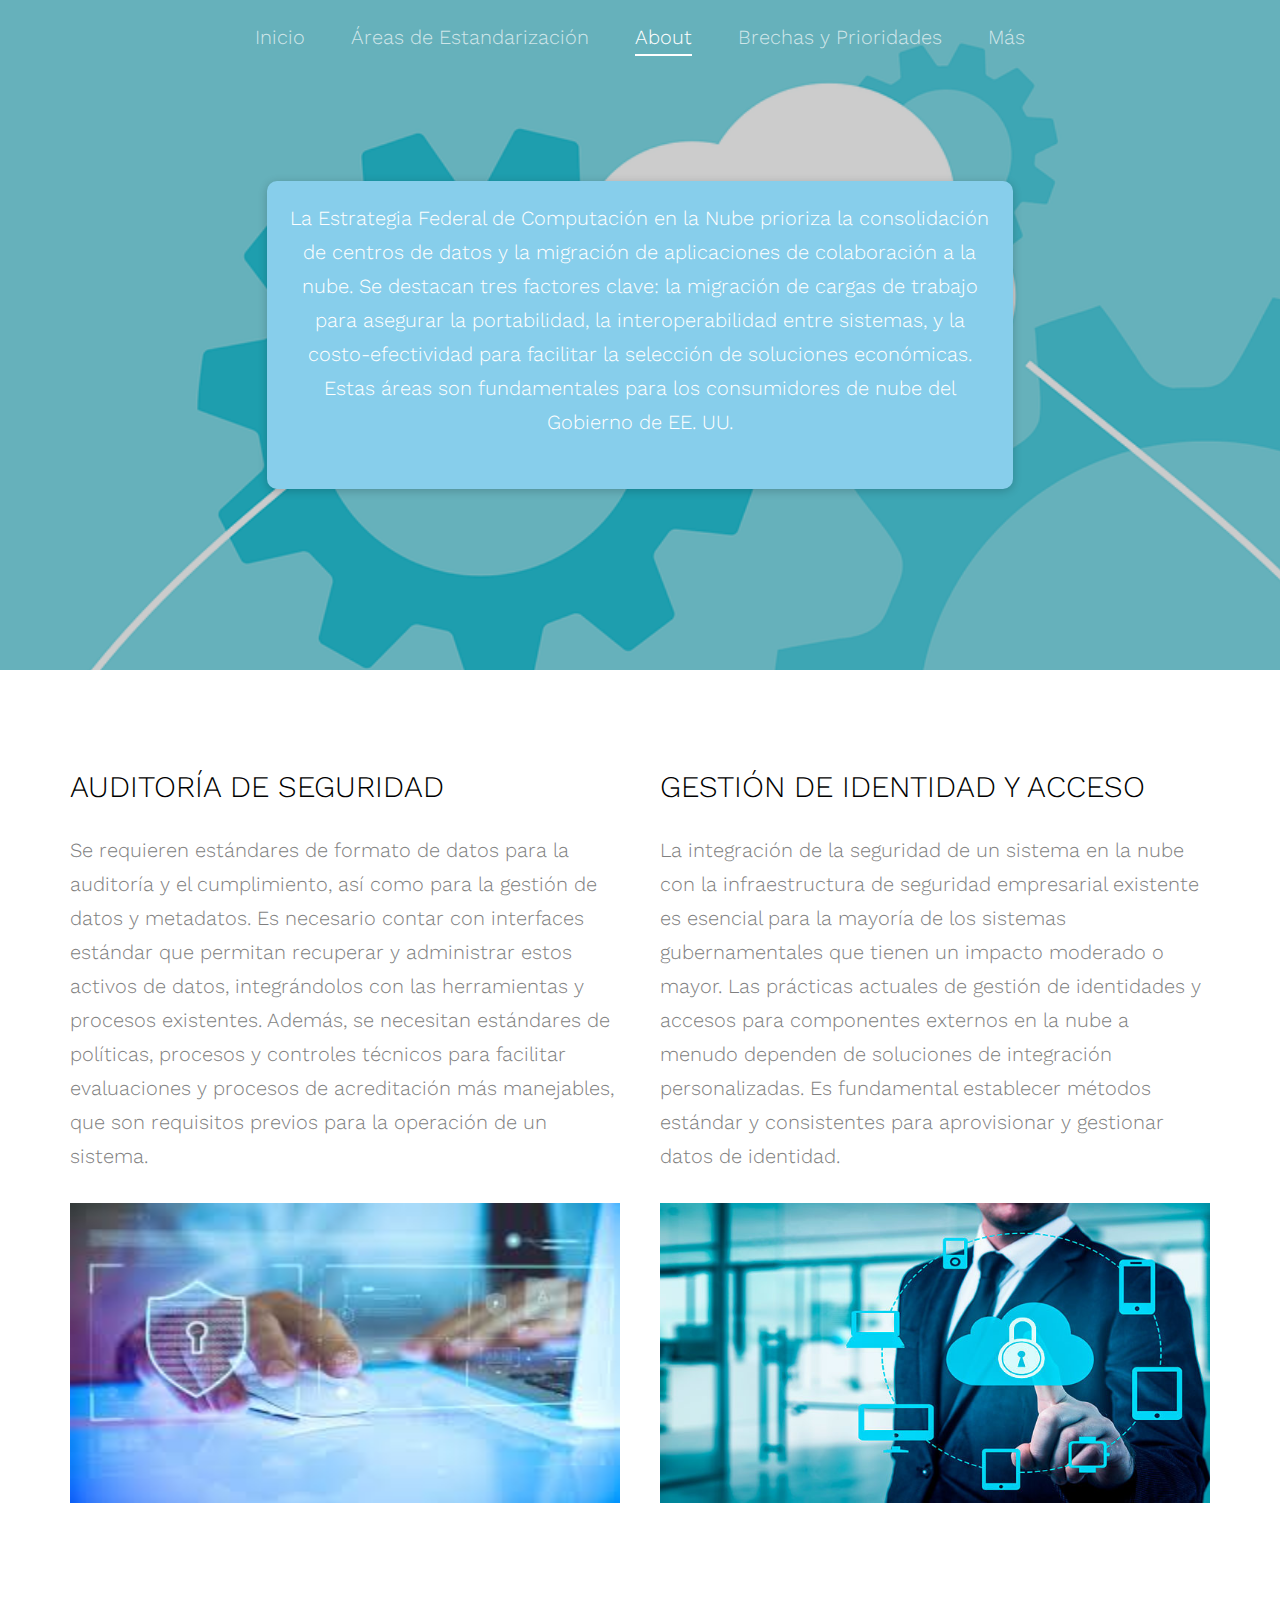
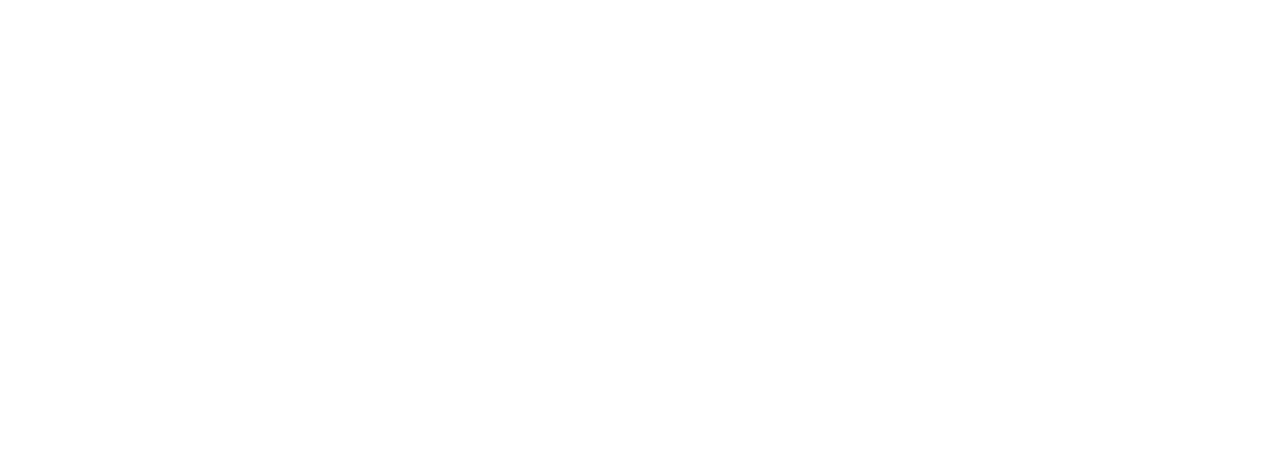
==== commit f218880c: "Merge remote-tracking branch 'origin/kevin' into Raquel" ====
--- a/simple/about.html
+++ b/simple/about.html
@@ -70,10 +70,16 @@
 			<div class="container">
 				<nav class="fh5co-main-nav">
 					<ul>
-						<li><a href="index.html"><span>Home</span></a></li>
-						<li><a href="services.html"><span>Services</span></a></li>
-						<li class="fh5co-active"><a href="about.html"><span>Prioridades de estandarización</span></a></li>
-						<li><a href="contact.html"><span>Contact</span></a></li>
+						<li><a href="index.html"><span>Inicio</span></a></li>
+						<li><a href="services.html"><span>Áreas de Estandarización</span></a></li>
+						<li class="fh5co-active"><a href="about.html"><span>About</span></a></li>
+					
+						<li>
+							<a href="cap9.html"><span>Brechas y Prioridades</span></a>
+						</li>
+						<li>
+							<a href="cap10.html"><span>Más</span></a>
+						</li>
 					</ul>
 				</nav>
 			</div>
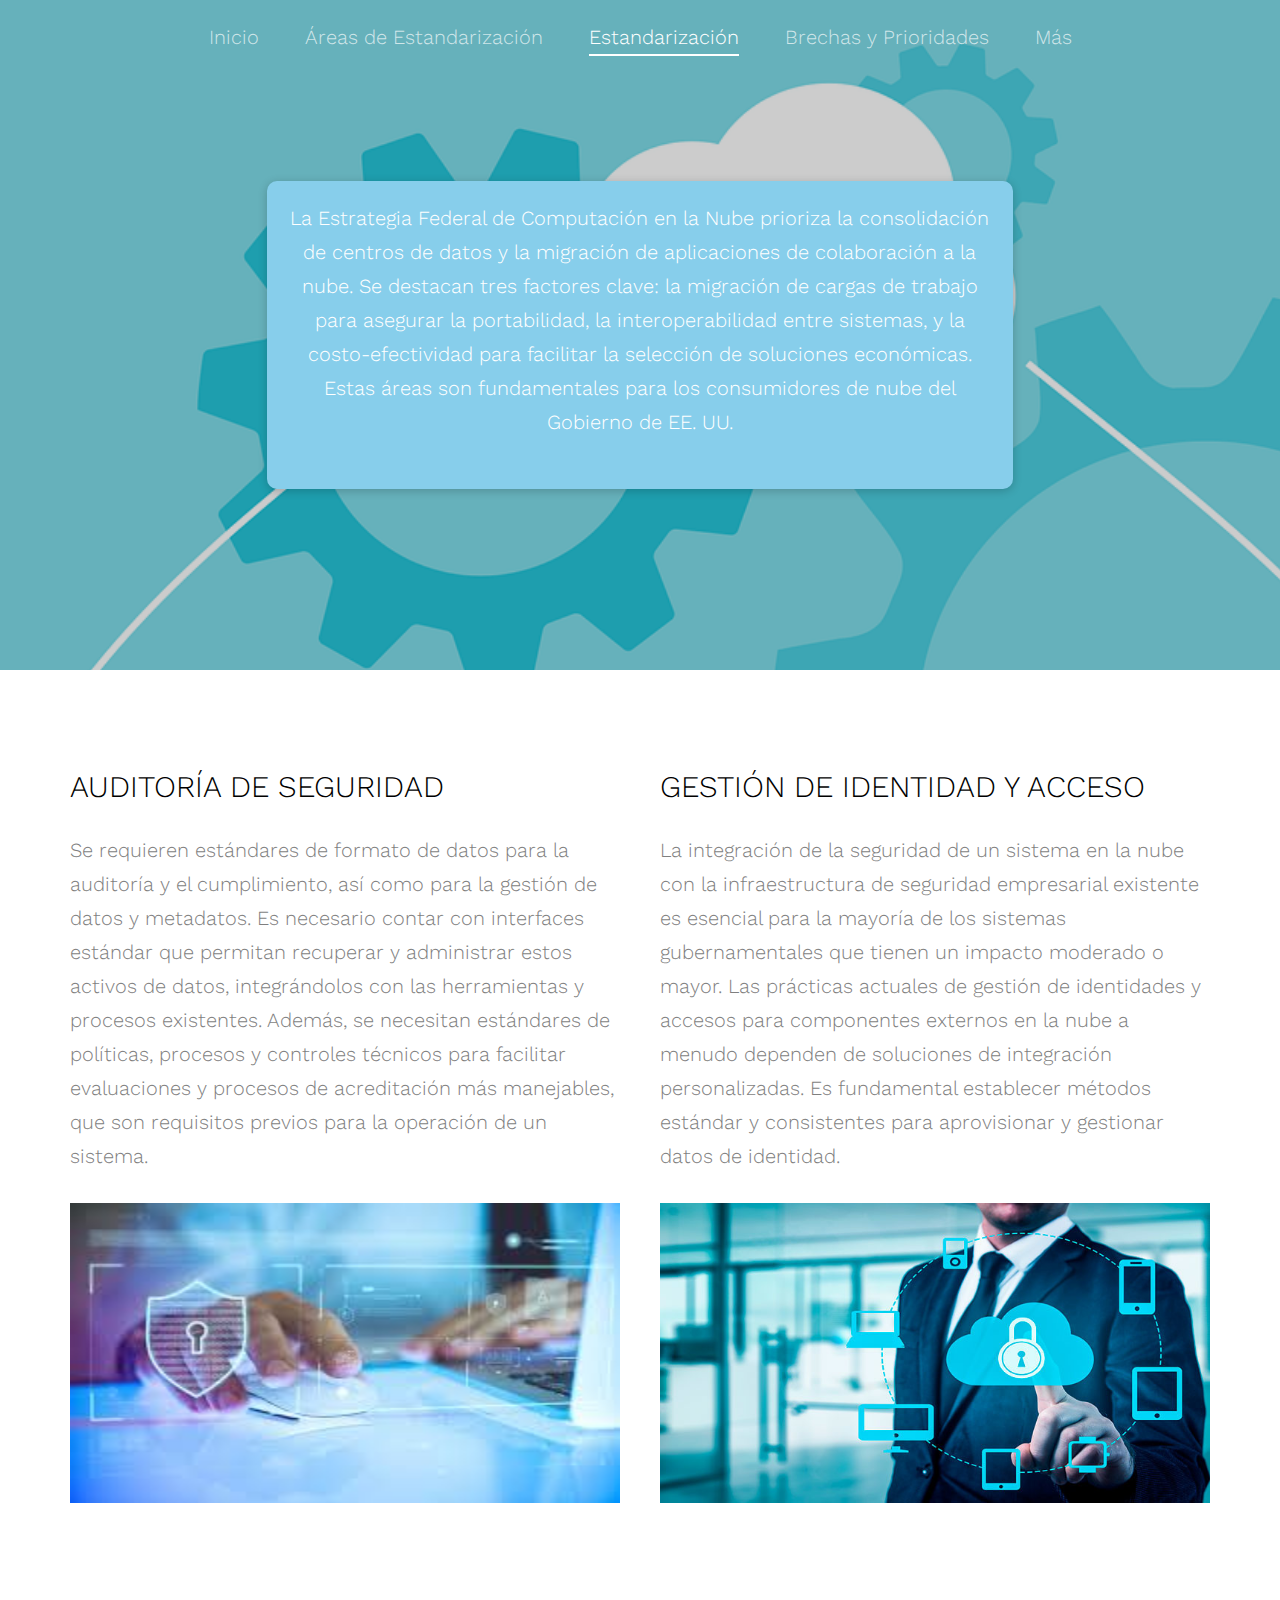
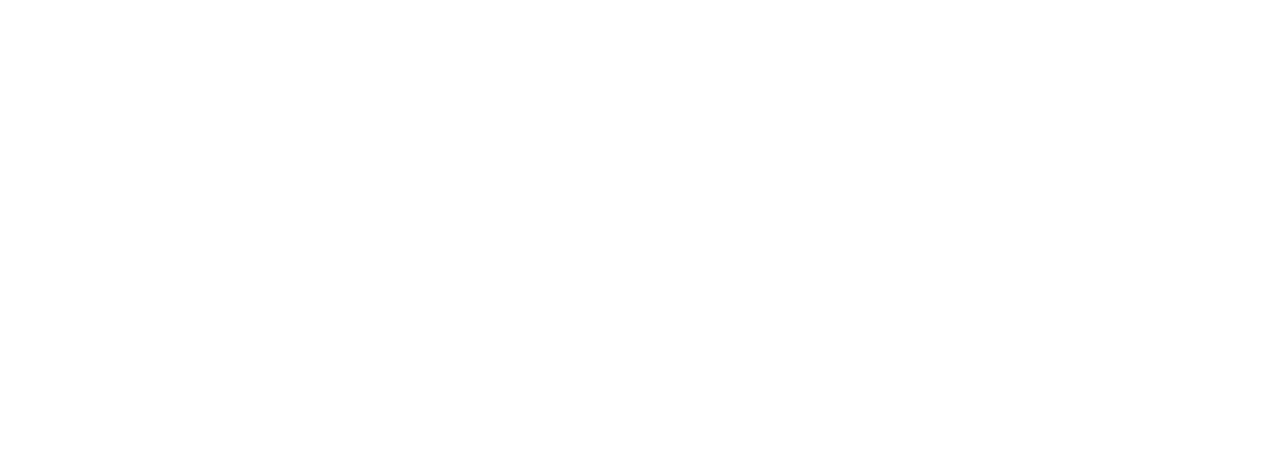
==== commit ff944689: "Subiendo los cambios" ====
--- a/simple/about.html
+++ b/simple/about.html
@@ -72,7 +72,7 @@
 					<ul>
 						<li><a href="index.html"><span>Inicio</span></a></li>
 						<li><a href="services.html"><span>Áreas de Estandarización</span></a></li>
-						<li class="fh5co-active"><a href="about.html"><span>About</span></a></li>
+						<li class="fh5co-active"><a href="about.html"><span>Estandarización</span></a></li>
 					
 						<li>
 							<a href="cap9.html"><span>Brechas y Prioridades</span></a>
